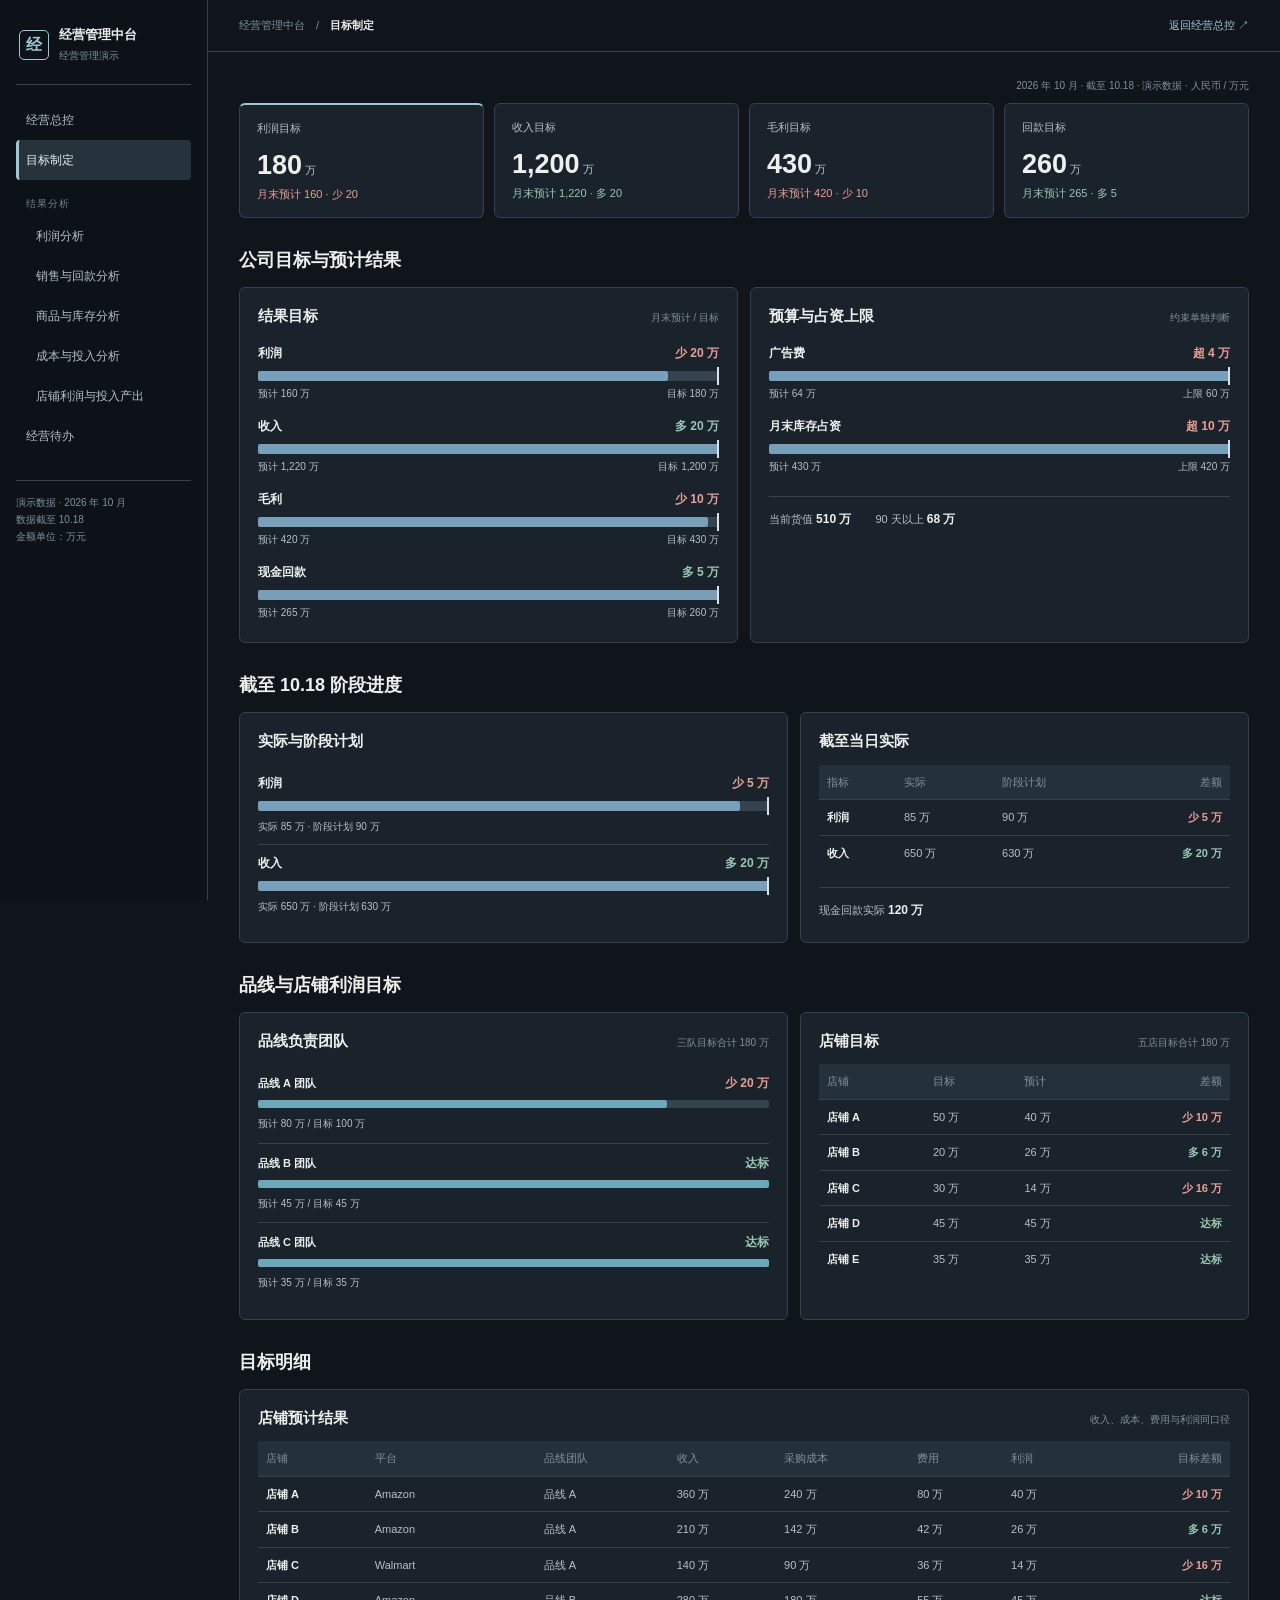
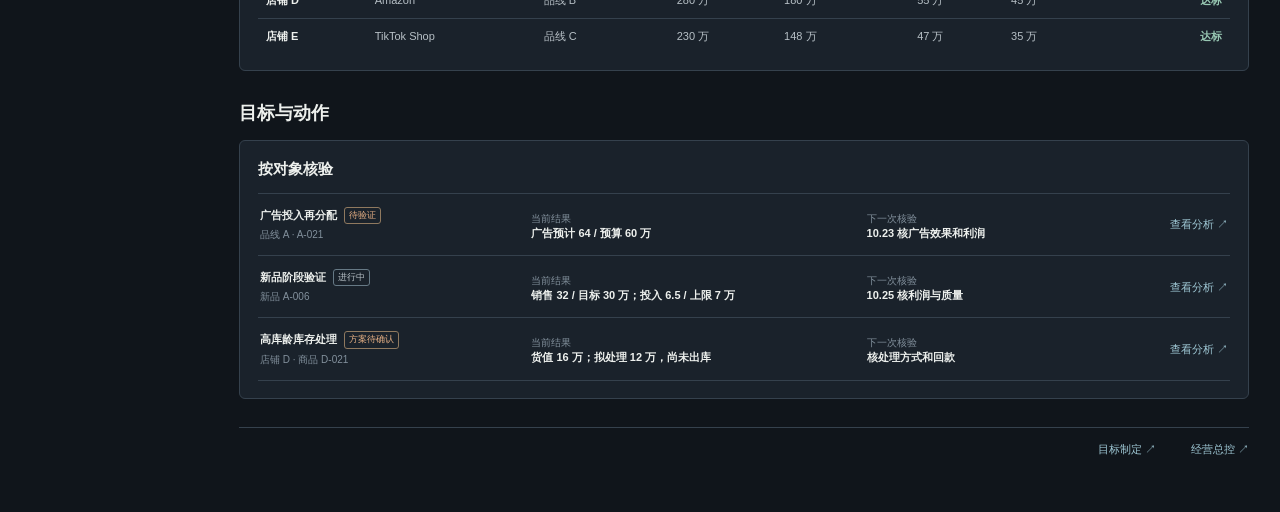
==== views.html @ 69c1f9ef "Publish management dashboard demo V5" ====
<!doctype html>
<html lang="zh-CN">
<head>
<meta charset="utf-8">
<meta name="viewport" content="width=device-width,initial-scale=1">
<meta name="color-scheme" content="dark">
<title>经营管理中台｜分析视图</title>
<link rel="stylesheet" href="./style.css">
<link rel="stylesheet" href="./views.css">
</head>
<body>
<div class="shell">
  <aside class="side">
    <div class="brand"><div class="brandmark">经</div><div><strong>经营管理中台</strong><small>经营管理演示</small></div></div>
    <nav class="nav" id="viewNav" aria-label="产品导航"></nav>
    <div class="sidefoot">演示数据 · 2026 年 10 月<br>数据截至 10.18<br>金额单位：万元</div>
  </aside>
  <div class="content">
    <div class="topbar"><span>经营管理中台　/　<b id="routeCrumb">目标制定</b></span><a href="./index.html">返回经营总控 ↗</a></div>
    <nav class="view-mobile-nav" id="viewMobileNav" aria-label="移动端产品导航"></nav>
    <main id="viewMain" tabindex="-1"></main>
  </div>
</div>
<template id="inventoryMapTemplate"><article class="panel map-panel">
          <div class="panelhead"><h3>货值分布</h3><span>当前货值 510 万 · 按存放环节</span></div>
          <div class="map-frame">
            <svg class="asset-map" viewBox="0 0 1200 470" role="img" aria-label="货值在国内仓、海外仓、平台仓和在途四个环节的分布示意，地点与线路不代表实际仓址">
              <defs><linearGradient id="mapRoute" gradientUnits="userSpaceOnUse" x1="265" y1="145" x2="970" y2="166"><stop stop-color="#63d5fa"/><stop offset=".5" stop-color="#aa94ff"/><stop offset="1" stop-color="#65e2c4"/></linearGradient></defs>
              <image href="./world-map.svg" x="0" y="0" width="1200" height="470"/>
              <path class="map-route-base" d="M970 166 C900 80 755 65 635 110 C510 60 375 75 265 145"/>
              <path class="map-route-motion" d="M970 166 C900 80 755 65 635 110 C510 60 375 75 265 145"/>
              <g class="map-node node-platform" transform="translate(265 145)"><circle class="map-halo" r="21"/><circle class="map-ring" r="9"/><circle class="map-core" r="4"/></g>
              <g class="map-node node-overseas" transform="translate(635 110)"><circle class="map-halo" r="17"/><circle class="map-ring" r="8"/><circle class="map-core" r="3.5"/></g>
              <g class="map-node node-domestic" transform="translate(970 166)"><circle class="map-halo" r="15"/><circle class="map-ring" r="7"/><circle class="map-core" r="3"/></g>
              <g class="map-node node-transit" transform="translate(795 100)"><circle class="map-halo" r="13"/><circle class="map-ring" r="6"/><circle class="map-core" r="2.8"/></g>
              <g class="map-callout platform-callout" transform="translate(128 177)"><rect width="170" height="60" rx="5"/><text x="13" y="24">平台仓</text><text class="map-value" x="13" y="47">230 万 · 45.1%</text></g>
              <g class="map-callout overseas-callout" transform="translate(540 150)"><rect width="170" height="60" rx="5"/><text x="13" y="24">海外仓</text><text class="map-value" x="13" y="47">150 万 · 29.4%</text></g>
              <g class="map-callout domestic-callout" transform="translate(977 213)"><rect width="170" height="60" rx="5"/><text x="13" y="24">国内仓</text><text class="map-value" x="13" y="47">80 万 · 15.7%</text></g>
              <g class="map-callout transit-callout" transform="translate(766 26)"><rect width="164" height="55" rx="5"/><text x="13" y="23">在途</text><text class="map-value" x="13" y="45">50 万 · 9.8%</text></g>
            </svg>
            <div class="map-watermark">GLOBAL INVENTORY / LOCATION VIEW</div>
            <div class="map-scroll-hint">左右滑动查看地图 →</div>
          </div>
          <div class="map-summary">
            <div><span>平台仓</span><b>230 万</b><small>45.1% · 90 天以上 20 万</small></div>
            <div><span>海外仓</span><b>150 万</b><small>29.4% · 90 天以上 32 万</small></div>
            <div><span>国内仓</span><b>80 万</b><small>15.7% · 90 天以上 16 万</small></div>
            <div><span>在途</span><b>50 万</b><small>9.8% · 90 天以上 0 万</small></div>
          </div>
          <p class="panelnote">仓位示意，非实际仓址或运输路线。</p>
        </article></template>
<script src="./views.js"></script>
<script src="./views-v5.js"></script>
</body>
</html>
---- style.css ----
:root{--bg:#10151b;--side:#0d1218;--panel:#1a222b;--panel2:#222d37;--line:#35414d;--text:#edf0ed;--sub:#b7c0c6;--muted:#82909c;--ice:#9fc8d5;--good:#98c8b3;--warn:#e6b084;--bad:#e7a093}
*{box-sizing:border-box}html{scroll-behavior:smooth}body{margin:0;background:var(--bg);color:var(--text);font:13px/1.5 "PingFang SC","Microsoft YaHei",sans-serif}a{color:var(--ice);text-decoration:none}a:hover{text-decoration:underline}b,strong{font-weight:650}.shell{display:grid;grid-template-columns:208px minmax(0,1fr)}.side{position:sticky;top:0;height:100vh;background:var(--side);border-right:1px solid var(--line);padding:24px 16px}.brand{display:flex;gap:10px;align-items:center;padding:1px 3px 20px;border-bottom:1px solid var(--line)}.brandmark{width:30px;height:30px;border:1px solid var(--ice);border-radius:5px;display:grid;place-items:center;color:var(--ice);font-size:16px;font-weight:700}.brand strong{font-size:13px;display:block}.brand small{font-size:10px;color:var(--muted)}.nav{padding-top:17px}.nav a{display:block;padding:11px 10px;color:var(--sub);font-size:12px;border-radius:4px}.nav a:first-child{background:#26333d;color:var(--text);border-left:3px solid var(--ice);padding-left:7px}.sidefoot{position:absolute;bottom:21px;left:19px;right:19px;border-top:1px solid var(--line);padding-top:13px;color:var(--muted);font-size:10px;line-height:1.7}.content{min-width:0}.topbar{height:52px;border-bottom:1px solid var(--line);padding:0 31px;display:flex;align-items:center;justify-content:space-between;color:var(--muted);font-size:11px}.topbar b{color:var(--text)}main{max-width:1440px;margin:auto;padding:27px 31px 55px}.pagehead{display:flex;justify-content:space-between;align-items:start;gap:16px}.eyebrow{font-size:11px;letter-spacing:.07em;color:var(--ice);margin:0 0 4px}.pagehead h1{font-size:28px;line-height:1.25;margin:0}.pagehead p:last-child{margin:8px 0 0;color:var(--sub);font-size:12px}.stamp{border:1px solid #536e7a;border-radius:4px;padding:7px 10px;color:var(--ice);font-size:11px;white-space:nowrap}.filters{display:flex;flex-wrap:wrap;gap:7px;align-items:center;padding:20px 0 17px;border-bottom:1px solid var(--line)}.filter{background:var(--panel);border:1px solid var(--line);border-radius:4px;padding:7px 10px;color:var(--text);font-size:11px;min-width:110px}.filtermeta{color:var(--muted);font-size:11px;margin-left:8px}.section{margin-top:30px}.sectionhead{display:flex;align-items:baseline;justify-content:space-between;gap:15px;margin-bottom:11px}.sectionhead h2{font-size:19px;margin:0}.sectionhead span{color:var(--muted);font-size:11px;text-align:right}.hero{display:grid;grid-template-columns:repeat(3,minmax(0,1fr));gap:10px}.hero-card,.panel{background:var(--panel);border:1px solid var(--line);border-radius:6px;min-width:0}.hero-card{padding:15px 16px 12px}.hero-card:first-child{border-top:2px solid var(--ice)}.hero-card .tagline{display:flex;justify-content:space-between;gap:7px;color:var(--sub);font-size:11px}.hero-card .tagline small{color:var(--muted);font-size:10px}.hero-card .big{font-size:29px;line-height:1.2;font-weight:650;margin:13px 0 4px}.hero-card .big small{font-size:12px;color:var(--muted);font-weight:400}.hero-card .compare{color:var(--sub);font-size:11px}.hero-card .compare b{color:var(--text)}.hero-card .day{display:flex;justify-content:space-between;gap:8px;border-top:1px solid var(--line);padding-top:9px;margin-top:11px;color:var(--sub);font-size:11px}.hero-card .day b{color:var(--text)}.spark{width:100%;height:58px;display:block;margin-top:8px}.spark path.base{stroke:#41515d;stroke-width:1}.spark polyline{stroke:var(--ice);stroke-width:2;fill:none}.spark circle{fill:var(--ice)}.sparklabel{display:flex;justify-content:space-between;font-size:10px;color:var(--muted);margin-top:-2px}.grid2{display:grid;grid-template-columns:1fr 1fr;gap:12px}.grid2.wide-left{grid-template-columns:1.08fr .92fr}.grid2.wide-right{grid-template-columns:.9fr 1.1fr}.panel{padding:17px 18px}.panelhead{display:flex;justify-content:space-between;align-items:baseline;gap:10px;margin-bottom:11px}.panelhead h3{font-size:15px;margin:0}.panelhead span{font-size:11px;color:var(--muted);text-align:right}.panelnote{font-size:11px;color:var(--sub);margin:10px 0 0}.panelnote strong{color:var(--ice)}.summaryline{display:flex;flex-wrap:wrap;gap:8px;margin:0 0 11px}.summaryline span{background:var(--panel2);border:1px solid var(--line);padding:6px 8px;color:var(--sub);font-size:11px}.summaryline b{color:var(--text)}.scroll{overflow:auto}.table{width:100%;border-collapse:collapse;font-size:11px;white-space:nowrap}.table th{background:#24313b;color:var(--muted);font-weight:500;text-align:left}.table td,.table th{padding:8px 8px;border-bottom:1px solid var(--line)}.table tr:last-child td{border-bottom:0}.table td:first-child{color:var(--text);font-weight:600}.table td{color:var(--sub)}.bad{color:var(--bad)!important}.good{color:var(--good)!important}.warn{color:var(--warn)!important}.muted{color:var(--muted)!important}.subhead{font-size:12px;font-weight:600;color:var(--sub);margin:14px 0 7px}.split-profit{display:grid;grid-template-columns:1fr 1fr;gap:9px}.product-list{border:1px solid var(--line);background:var(--panel2);padding:10px}.product-list h4{font-size:12px;margin:0 0 7px}.product-row{display:grid;grid-template-columns:minmax(0,1fr) 58px;gap:2px 5px;padding:6px 0;border-top:1px solid var(--line);font-size:11px}.product-row:first-of-type{border-top:0}.product-row b{text-align:right}.product-row small{grid-column:1/-1;color:var(--muted);text-align:left;font-size:10px}.share-row{display:grid;grid-template-columns:102px minmax(0,1fr) 124px;gap:10px;align-items:center;padding:9px 0;border-bottom:1px solid var(--line);font-size:11px}.share-row:last-child{border-bottom:0}.share-row b{font-size:11px}.rail{height:9px;background:#32404b;border-radius:2px}.rail i{display:block;height:100%;background:#87a3b1;border-radius:2px}.share-row strong{text-align:right}.lineage{display:grid;grid-template-columns:repeat(4,minmax(0,1fr));gap:8px}.lineage div{border:1px solid var(--line);background:var(--panel2);padding:10px}.lineage span{display:block;color:var(--muted);font-size:10px}.lineage b{display:block;margin-top:4px;font-size:17px}.lineage small{color:var(--sub);font-size:10px}.bridge-note{border-left:2px solid var(--ice);background:#25323c;padding:10px 12px;margin-top:12px;color:var(--sub);font-size:11px}.bridge-note b{color:var(--text)}.costrow{display:grid;grid-template-columns:90px minmax(0,1fr) 48px;align-items:center;gap:8px;padding:5px 0;color:var(--sub);font-size:11px}.costrow b{text-align:right;color:var(--text)}.costrow .rail{height:7px}.costrow .rail i{background:#98abb5}.signal{padding:9px 0;border-top:1px solid var(--line)}.signal:first-of-type{border-top:0}.signal strong{font-size:12px}.signal p{margin:3px 0;color:var(--sub);font-size:11px}.location-row{display:grid;grid-template-columns:92px minmax(0,1fr) 120px;gap:9px;align-items:center;padding:7px 0;border-top:1px solid var(--line);font-size:11px}.location-row:first-of-type{border-top:0}.location-row b{color:var(--text)}.location-row .right{text-align:right;color:var(--sub)}.agebar{display:flex;height:31px;gap:3px;margin:10px 0}.agebar span{display:grid;place-items:center;font-size:10px;color:#ecf2f1;white-space:nowrap;overflow:hidden}.agebar span:nth-child(1){background:#405f6b}.agebar span:nth-child(2){background:#65808a}.agebar span:nth-child(3){background:#956f68}.mattergrid{display:grid;grid-template-columns:.95fr 1.05fr;gap:12px}.matteritem{border-top:1px solid var(--line);padding:10px 0}.matteritem:first-of-type{border-top:0}.matteritem strong{font-size:12px}.matteritem p{font-size:11px;color:var(--sub);margin:4px 0 0}.footer{margin-top:32px;padding-top:18px;border-top:1px solid var(--line);color:var(--muted);font-size:11px}.footer a{margin-right:16px}
@media(max-width:1180px){.split-profit{grid-template-columns:1fr}.shell{grid-template-columns:178px minmax(0,1fr)}main{padding:24px}.topbar{padding:0 24px}.hero{grid-template-columns:repeat(2,minmax(0,1fr))}}
@media(max-width:800px){.shell{display:block}.side{display:none}.topbar{padding:0 16px}.topbar a{display:none}main{padding:21px 16px}.pagehead{display:block}.stamp{display:inline-block;margin-top:12px}.filters{gap:6px}.filter{min-width:0}.filtermeta{width:100%;margin-left:0}.grid2,.grid2.wide-left,.grid2.wide-right,.mattergrid{grid-template-columns:1fr}.sectionhead{display:block}.sectionhead span{display:block;text-align:left;margin-top:3px}.lineage{grid-template-columns:repeat(2,minmax(0,1fr))}}
@media(max-width:520px){.hero{grid-template-columns:1fr}.split-profit{grid-template-columns:1fr}.table{min-width:540px}.product-row{grid-template-columns:minmax(0,1fr) 58px}.share-row{grid-template-columns:79px minmax(0,1fr) 95px;gap:5px}.location-row{grid-template-columns:84px minmax(0,1fr) 105px;gap:5px}}
/* Profit analysis: selectable daily and monthly views. */
[hidden]{display:none!important}.trend-panel{margin-bottom:0}.period-switch{display:flex;gap:2px;border:1px solid var(--line);padding:2px;border-radius:4px;background:#141c24}.period-switch button{border:0;background:transparent;color:var(--sub);padding:5px 12px;font:inherit;font-size:11px;border-radius:3px;cursor:pointer}.period-switch button[aria-pressed="true"]{background:#31424e;color:var(--text)}.period-switch button:focus-visible{outline:2px solid var(--ice);outline-offset:2px}.chart-view{min-width:0}.chart-legend{display:flex;justify-content:flex-end;gap:15px;color:var(--muted);font-size:10px}.chart-legend span{display:flex;align-items:center;gap:5px}.chart-legend i{display:inline-block;width:15px;border-top:2px solid #7b8b98}.chart-legend .legend-actual{border-color:var(--ice)}.chart-legend .legend-forecast{border-color:var(--ice);border-top-style:dashed}.profit-chart{width:100%;height:220px;display:block}.profit-chart .chart-grid{fill:none;stroke:#40505d;stroke-width:1}.profit-chart .chart-plan{fill:none;stroke:#697a87;stroke-width:2}.profit-chart .chart-actual{fill:none;stroke:var(--ice);stroke-width:3}.profit-chart .chart-forecast{fill:none;stroke:var(--ice);stroke-width:2.5;stroke-dasharray:6 6}.profit-chart .chart-cut{fill:none;stroke:#728493;stroke-width:1;stroke-dasharray:3 5}.profit-chart circle{fill:var(--ice)}.profit-chart text{fill:var(--sub);font-size:11px}.chart-x{display:flex;justify-content:space-between;color:var(--muted);font-size:10px;margin-top:-7px;padding:0 2%}.chart-facts{display:flex;justify-content:space-between;gap:12px;border-top:1px solid var(--line);margin-top:13px;padding-top:10px;color:var(--sub);font-size:11px}.chart-facts b{color:var(--text)}
/* Income and spending bars share one scale in each comparison. */
.paired-legend{display:flex;align-items:center;gap:12px;color:var(--sub);font-size:10px;margin-bottom:5px}.paired-legend span{display:flex;align-items:center;gap:5px}.paired-legend i{display:inline-block;width:13px;height:7px}.paired-legend .income-key{background:var(--ice)}.paired-legend .spend-key{background:#758793}.paired-legend small{margin-left:auto;color:var(--muted);font-size:10px}.paired-list{margin-bottom:11px;padding:2px 0 8px;border-bottom:1px solid var(--line)}.paired-row{display:grid;grid-template-columns:96px minmax(0,1fr) 95px;gap:8px;align-items:center;padding:5px 0;font-size:10px}.paired-row b{font-size:11px}.paired-row small{font-size:10px;text-align:right;color:var(--sub)}.pair-lines{display:grid;gap:3px}.pair-lines .rail{height:6px}.pair-lines i{height:100%}.pair-lines .income-fill{background:var(--ice)}.pair-lines .spend-fill{background:#758793}.paired-list.stores{display:grid;grid-template-columns:repeat(2,minmax(0,1fr));column-gap:26px}
/* Action monitoring remains distinct from decisions. */
.status{display:inline-block;border:1px solid #52616e;border-radius:3px;padding:3px 7px;color:var(--sub);font-size:10px;white-space:nowrap;font-weight:400}.status.active{border-color:#647498;color:#bdc9f2}.status.warn{border-color:#866d58;color:var(--warn)}.status.bad-status{border-color:#895d59;color:var(--bad)}.actions-panel{padding:8px 17px}.actions-table{min-width:1080px;table-layout:fixed;white-space:normal}.actions-table th:nth-child(1){width:25%}.actions-table th:nth-child(2){width:11%}.actions-table th:nth-child(3){width:23%}.actions-table th:nth-child(4){width:27%}.actions-table th:nth-child(5){width:14%}.actions-table td,.actions-table th{padding:11px 9px;vertical-align:top}.actions-table td small{display:block;color:var(--muted);font-size:10px;margin-top:3px}
@media(max-width:800px){.paired-list.stores{grid-template-columns:1fr}.chart-view{overflow-x:auto}.profit-chart{min-width:650px}.chart-x{min-width:650px}.chart-facts{display:block}.chart-facts span{display:block;margin-top:4px}}
@media(max-width:520px){.paired-row{grid-template-columns:78px minmax(0,1fr) 70px;gap:5px}.paired-legend{flex-wrap:wrap}.paired-legend small{width:100%;margin:0}}
/* Order distribution: chart for proportions, table for exact counts. */
.order-chart{padding:4px 0 10px;margin-bottom:10px;border-bottom:1px solid var(--line)}
.order-row{display:grid;grid-template-columns:96px minmax(0,1fr) 56px;gap:8px;align-items:center;padding:6px 0;font-size:11px}
.order-row b{font-size:11px}
.order-row small{text-align:right;color:var(--sub);font-size:10px}
.order-row .rail{height:8px}
.order-row .rail i{background:var(--ice)}
@media(max-width:520px){.order-row{grid-template-columns:78px minmax(0,1fr) 48px;gap:5px}}
/* Distribution pies use the same slice color for each platform or store. */
.pie-block,.pie-pair{display:grid;align-items:center;gap:16px;padding:8px 0 14px;margin-bottom:10px;border-bottom:1px solid var(--line)}
.pie-block{grid-template-columns:148px minmax(0,1fr)}
.pie-pair{grid-template-columns:126px 126px minmax(0,1fr);gap:13px}
.pie{width:118px;aspect-ratio:1;border-radius:50%;border:2px solid #30404b}
.order-pie .pie{width:148px}
.pie-group{display:grid;justify-items:center;gap:9px}
.pie-group>b{font-size:11px;color:var(--sub);font-weight:500}
.pie-legend{display:grid;gap:8px;align-content:center;min-width:0}
.pie-legend>div{display:flex;align-items:center;gap:7px;color:var(--sub);font-size:11px;white-space:nowrap}
.pie-legend i{display:inline-block;width:9px;height:9px;flex:none;border-radius:2px}
.pie-legend span{min-width:0;overflow:hidden;text-overflow:ellipsis}
.pie-legend b{margin-left:auto;color:var(--text);font-size:11px}
.pie-legend .slice-a{background:#587EB8}.pie-legend .slice-b{background:#C79A58}.pie-legend .slice-c{background:#509D93}.pie-legend .slice-d{background:#B4757B}.pie-legend .slice-e{background:#8D7CB1}
.pie-order{background:conic-gradient(#587EB8 0 66.25%,#C79A58 66.25% 80%,#509D93 80% 100%)}
.pie-platform-income{background:conic-gradient(#587EB8 0 69.6721%,#C79A58 69.6721% 81.1475%,#509D93 81.1475% 100%)}
.pie-platform-spend{background:conic-gradient(#587EB8 0 69.7170%,#C79A58 69.7170% 81.6038%,#509D93 81.6038% 100%)}
.store-pies{grid-template-columns:150px 150px minmax(0,160px);justify-content:center;gap:38px}
.store-pies .pie{width:144px}
.pie-store-income{background:conic-gradient(#587EB8 0 29.5082%,#C79A58 29.5082% 46.7213%,#509D93 46.7213% 58.1967%,#B4757B 58.1967% 81.1475%,#8D7CB1 81.1475% 100%)}
.pie-store-spend{background:conic-gradient(#587EB8 0 30.1887%,#C79A58 30.1887% 47.5472%,#509D93 47.5472% 59.4340%,#B4757B 59.4340% 81.6038%,#8D7CB1 81.6038% 100%)}
@media(max-width:1180px){.pie-pair{grid-template-columns:108px 108px minmax(0,1fr);gap:9px}.pie-pair .pie{width:100px}.store-pies{grid-template-columns:130px 130px minmax(0,150px);gap:20px}.store-pies .pie{width:124px}}
@media(max-width:800px){.pie-pair{grid-template-columns:126px 126px minmax(0,1fr);gap:13px}.pie-pair .pie{width:118px}.store-pies{grid-template-columns:150px 150px minmax(0,160px);gap:24px}.store-pies .pie{width:144px}}
@media(max-width:520px){.pie-block{grid-template-columns:116px minmax(0,1fr);gap:12px}.order-pie .pie{width:112px}.pie-pair,.store-pies{grid-template-columns:1fr 1fr;gap:12px}.pie-pair .pie,.store-pies .pie{width:min(30vw,130px)}.pie-pair .pie-legend{grid-column:1/-1;grid-template-columns:repeat(3,minmax(0,1fr));gap:6px}.store-pies .pie-legend{grid-template-columns:repeat(3,minmax(0,1fr))}.pie-legend>div{font-size:10px}.pie-legend b{font-size:10px}}
@media(max-width:520px){.order-table{min-width:0}.order-table td,.order-table th{padding-left:5px;padding-right:5px}}
/* V5: searchable daily profit and separated revenue/expense distributions. */
.chart-controls{display:flex;align-items:center;flex-wrap:wrap;gap:9px;color:var(--sub);font-size:11px}
.chart-controls>span{margin-right:auto}
.chart-controls label{display:flex;align-items:center;gap:5px}
.chart-controls input{background:#131c24;border:1px solid var(--line);border-radius:4px;color:var(--text);font:inherit;padding:5px 7px;color-scheme:dark}
.chart-controls button{border:1px solid #587787;border-radius:4px;background:#2b4350;color:var(--text);font:inherit;padding:6px 12px;cursor:pointer}
.chart-controls button:hover{background:#345461}
.chart-message{color:var(--muted);font-size:10px;margin:8px 0 0}
.chart-message.error{color:var(--bad)}
.daily-chart{height:230px}
.daily-chart .daily-fill{fill:#8db6c2;fill-opacity:.11}
.daily-chart .daily-line{fill:none;stroke:var(--ice);stroke-width:2.6;stroke-linecap:round;stroke-linejoin:round}
.daily-chart .daily-dot{fill:var(--ice);stroke:#14232c;stroke-width:2}
.daily-chart .daily-label,.daily-chart .daily-y{fill:var(--sub);font-size:10px}
.revenue-pie{grid-template-columns:148px minmax(0,1fr)}
.revenue-pie .pie{width:148px}
.store-revenue-pie{grid-template-columns:176px minmax(0,240px);justify-content:center;gap:28px}
.store-revenue-pie .pie{width:176px}
.expense-panel{border-top:2px solid #8ab7c4}
.expense-switch{display:flex;gap:3px;border-bottom:1px solid var(--line);margin:4px 0 13px}
.expense-switch button{border:0;border-bottom:2px solid transparent;background:transparent;color:var(--sub);font:inherit;font-size:11px;padding:8px 13px;cursor:pointer}
.expense-switch button[aria-selected="true"]{color:var(--ice);border-bottom-color:var(--ice)}
.expense-switch button:focus-visible,.chart-controls button:focus-visible{outline:2px solid var(--ice);outline-offset:2px}
.expense-layout{display:grid;grid-template-columns:minmax(240px,.42fr) minmax(0,1fr);gap:22px;align-items:center}
.expense-graphic{display:grid;grid-template-columns:144px minmax(0,1fr);align-items:center;gap:16px}
.expense-graphic .pie{width:144px}
.expense-graphic .pie-legend>div{font-size:10px}
.expense-graphic .pie-legend b{font-size:10px}
.map-panel{padding:17px 18px 15px}
.map-frame{position:relative;overflow:hidden;background:radial-gradient(ellipse at 63% 35%,#233c49 0%,#172630 58%,#132029 100%);border:1px solid #3c5764;border-radius:5px}
.map-frame::before{content:"";position:absolute;inset:0;background:linear-gradient(90deg,transparent 24.8%,rgba(134,181,194,.06) 25%,transparent 25.2%,transparent 49.8%,rgba(134,181,194,.06) 50%,transparent 50.2%,transparent 74.8%,rgba(134,181,194,.06) 75%,transparent 75.2%),linear-gradient(0deg,transparent 24.8%,rgba(134,181,194,.05) 25%,transparent 25.2%,transparent 49.8%,rgba(134,181,194,.05) 50%,transparent 50.2%,transparent 74.8%,rgba(134,181,194,.05) 75%,transparent 75.2%);pointer-events:none}
.asset-map{display:block;width:100%;height:auto;min-width:760px}
.map-route-base{fill:none;stroke:#88b6c5;stroke-width:2;opacity:.25}
.map-route-motion{fill:none;stroke:#a9d4df;stroke-width:2.5;stroke-dasharray:7 10;animation:route-shift 8s linear infinite}
.map-halo{fill:#98c8d5;opacity:.11;animation:halo-pulse 3s ease-in-out infinite}
.map-ring{fill:none;stroke:#b1d8df;stroke-width:2;opacity:.8}
.map-core{fill:#d8ebea}
.node-overseas .map-halo{animation-delay:.7s}.node-domestic .map-halo{animation-delay:1.4s}.node-transit .map-halo{animation-delay:2.1s}
.map-callout rect{fill:#142630;fill-opacity:.94;stroke:#648995;stroke-width:1}
.map-callout text{fill:#c9d9da;font-size:16px;font-weight:600}
.map-callout .map-value{fill:#a7d1dc;font-size:19px;font-weight:700}
.transit-callout rect{stroke:#9d9f8b}.transit-callout .map-value{fill:#dbd4b0}
.map-watermark{position:absolute;left:18px;bottom:12px;font-size:10px;color:#9ab7bf;letter-spacing:.13em;opacity:.7;pointer-events:none}
.map-summary{display:grid;grid-template-columns:repeat(4,minmax(0,1fr));gap:8px;margin-top:10px}
.map-summary div{background:#202e38;border:1px solid #3e5360;padding:9px 11px}
.map-summary span,.map-summary b,.map-summary small{display:block}
.map-summary span{color:var(--sub);font-size:11px}
.map-summary b{font-size:19px;margin:3px 0;color:var(--text)}
.map-summary small{font-size:10px;color:var(--muted)}
@keyframes route-shift{to{stroke-dashoffset:-136}}
@keyframes halo-pulse{50%{opacity:.25;transform:scale(1.25)}}
@media(prefers-reduced-motion:reduce){.map-route-motion,.map-halo{animation:none}}
@media(max-width:1180px){.expense-layout{grid-template-columns:1fr}.expense-graphic{grid-template-columns:144px minmax(0,1fr)}}
@media(max-width:800px){.map-frame{overflow-x:auto}.map-summary{grid-template-columns:repeat(2,minmax(0,1fr))}.expense-layout{grid-template-columns:1fr}.store-revenue-pie{justify-content:start}}
@media(max-width:520px){.chart-controls>span{width:100%}.chart-controls label{flex:1}.chart-controls input{min-width:0;width:100%}.revenue-table{min-width:0}.store-revenue-pie{grid-template-columns:120px minmax(0,1fr);gap:13px}.store-revenue-pie .pie{width:118px}.store-revenue-pie .pie-legend{display:grid;grid-template-columns:1fr}.expense-graphic{grid-template-columns:120px minmax(0,1fr);gap:10px}.expense-graphic .pie{width:118px}.map-summary{grid-template-columns:repeat(2,minmax(0,1fr))}.map-summary b{font-size:16px}}
.map-scroll-hint{display:none}
@media(max-width:800px){.map-scroll-hint{display:block;position:sticky;left:8px;bottom:8px;width:max-content;margin:-29px 8px 8px auto;padding:4px 7px;border:1px solid #557380;border-radius:3px;background:#142630e6;color:#c1d6da;font-size:10px;pointer-events:none}}
/* Final color refinement: vivid data marks, restrained dark surfaces. */
.trend-panel{border-top:2px solid #69d8ff}
.daily-chart .daily-fill{fill:#48bce9;fill-opacity:.18}
.daily-chart .daily-line{stroke:#68d6ff;stroke-width:3;filter:drop-shadow(0 0 4px #39bce888)}
.daily-chart .daily-dot{fill:#d9f9ff;stroke:#2785a9;stroke-width:1.7}
.daily-chart .daily-label{fill:#b9f0ff;font-weight:700}
.profit-chart .chart-grid{stroke:#3b5564}
.profit-chart .chart-plan{stroke:#8ca9bc}
.profit-chart .chart-actual{stroke:#69d8ff;filter:drop-shadow(0 0 4px #47bcec99)}
.profit-chart .chart-forecast{stroke:#b29cff;filter:drop-shadow(0 0 4px #9e83e688)}
.profit-chart circle{fill:#c9f4ff}
.chart-legend .legend-actual{border-color:#69d8ff}
.chart-legend .legend-forecast{border-color:#b29cff}
.pie{border:0;box-shadow:0 0 0 1px #ffffff20}
.pie-legend .slice-a{background:#587EB8}.pie-legend .slice-b{background:#C79A58}.pie-legend .slice-c{background:#509D93}.pie-legend .slice-d{background:#B4757B}.pie-legend .slice-e{background:#8D7CB1}
.pie-order{background:conic-gradient(#587EB8 0 66.25%,#C79A58 66.25% 80%,#509D93 80% 100%)}
.pie-platform-income{background:conic-gradient(#587EB8 0 69.6721%,#C79A58 69.6721% 81.1475%,#509D93 81.1475% 100%)}
.pie-store-income{background:conic-gradient(#587EB8 0 29.5082%,#C79A58 29.5082% 46.7213%,#509D93 46.7213% 58.1967%,#B4757B 58.1967% 81.1475%,#8D7CB1 81.1475% 100%)}
.map-frame{background:radial-gradient(ellipse at 58% 34%,#1c4257 0%,#122c3d 57%,#0e1e2a 100%);border-color:#49788d;box-shadow:inset 0 0 45px #3aa8d21a}
.map-route-base{stroke:url(#mapRoute);stroke-width:4;opacity:.32;filter:drop-shadow(0 0 7px #5acaf8aa)}
.map-route-motion{stroke:url(#mapRoute);stroke-width:2.9;filter:drop-shadow(0 0 5px #62d6fa99)}
.map-node .map-halo{opacity:.18}
.node-platform .map-halo,.node-platform .map-core{fill:#65cffa}.node-platform .map-ring{stroke:#b0edff}
.node-overseas .map-halo,.node-overseas .map-core{fill:#a695ff}.node-overseas .map-ring{stroke:#d5caff}
.node-domestic .map-halo,.node-domestic .map-core{fill:#5ee0c4}.node-domestic .map-ring{stroke:#b7f5e4}
.node-transit .map-halo,.node-transit .map-core{fill:#f1c77f}.node-transit .map-ring{stroke:#ffe0aa}
.map-callout rect{fill:#102633;fill-opacity:.96;stroke-width:1.4}
.platform-callout rect{stroke:#65cffa}.platform-callout .map-value{fill:#8de1ff}
.overseas-callout rect{stroke:#a695ff}.overseas-callout .map-value{fill:#cec3ff}
.domestic-callout rect{stroke:#5ee0c4}.domestic-callout .map-value{fill:#a5f2dc}
.transit-callout rect{stroke:#f1c77f}.transit-callout .map-value{fill:#ffdb9b}
.map-summary div:nth-child(1){border-top:2px solid #65cffa}.map-summary div:nth-child(2){border-top:2px solid #a695ff}.map-summary div:nth-child(3){border-top:2px solid #5ee0c4}.map-summary div:nth-child(4){border-top:2px solid #f1c77f}
.agebar{height:20px;margin-bottom:10px}
.agebar span:nth-child(1){background:#4ebde1}.agebar span:nth-child(2){background:#6d91dc}.agebar span:nth-child(3){background:#e8b16b}.agebar span:nth-child(4){background:#e78387}
.age-legend{display:grid;grid-template-columns:repeat(4,minmax(0,1fr));gap:8px;margin-bottom:12px}
.age-legend>div{display:grid;grid-template-columns:8px minmax(0,1fr);gap:1px 7px;align-items:center;border:1px solid var(--line);background:#202c36;padding:8px 9px;min-width:0}
.age-legend i{grid-row:1/3;width:8px;height:20px;border-radius:2px;background:#4ebde1}
.age-legend>div:nth-child(2) i{background:#6d91dc}.age-legend>div:nth-child(3) i{background:#e8b16b}.age-legend>div:nth-child(4) i{background:#e78387}
.age-legend span{color:var(--sub);font-size:10px}
.age-legend b{color:var(--text);font-size:15px;line-height:1.1}
.age-legend small{grid-column:2;color:var(--muted);font-size:10px}
@media(max-width:800px){.age-legend{grid-template-columns:repeat(2,minmax(0,1fr))}}
/* Reveal each pie when it enters view; no continuous motion. */
@property --pie-reveal-angle{syntax:"<angle>";inherits:false;initial-value:360deg}
.pie.pie-revealing{--pie-reveal-angle:360deg;-webkit-mask-image:conic-gradient(#000 0deg var(--pie-reveal-angle),transparent var(--pie-reveal-angle) 360deg);mask-image:conic-gradient(#000 0deg var(--pie-reveal-angle),transparent var(--pie-reveal-angle) 360deg);animation:pie-reveal .8s cubic-bezier(.2,.7,.2,1) both}
@keyframes pie-reveal{from{--pie-reveal-angle:0deg}to{--pie-reveal-angle:360deg}}
@media(prefers-reduced-motion:reduce){.pie.pie-revealing{animation:none;-webkit-mask-image:none;mask-image:none}}

/* Integrated navigation for the multi-view demo. */
.side{overflow-y:auto}.sidefoot{position:static;margin-top:24px}.nav .nav-label{display:block;margin:16px 10px 5px;color:#71808c;font-size:10px;letter-spacing:.1em}.nav a.sub{padding-left:20px}.nav a:first-child{background:none;color:var(--sub);border-left:0;padding-left:10px}.nav a.active{background:#26333d;color:var(--text);border-left:3px solid var(--ice);padding-left:7px}
.section-jump{color:var(--ice);white-space:nowrap;font-size:11px}.section-jump:hover{text-decoration:underline}
.mobile-product-nav{display:none}@media(max-width:800px){.mobile-product-nav{display:flex;gap:6px;overflow-x:auto;padding:10px 16px;border-bottom:1px solid var(--line);scrollbar-width:thin}.mobile-product-nav a{display:block;flex:none;padding:7px 9px;border:1px solid var(--line);border-radius:4px;color:var(--sub);font-size:11px}.mobile-product-nav a.active{color:var(--text);border-color:#7291a1;background:#26333d}}
.sr-only{position:absolute!important;width:1px!important;height:1px!important;padding:0!important;margin:-1px!important;overflow:hidden!important;clip:rect(0,0,0,0)!important;white-space:nowrap!important;border:0!important}
---- views.css ----
.side{overflow-y:auto}.sidefoot{position:static;margin-top:24px}.nav{padding-top:15px}.nav .nav-label{display:block;margin:16px 10px 5px;color:#71808c;font-size:10px;letter-spacing:.1em}.nav a:first-child{background:none;color:var(--sub);border-left:0;padding-left:10px}.nav a.active,.nav a:first-child.active{background:#26333d;color:var(--text);border-left:3px solid var(--ice);padding-left:7px}.nav a.sub{padding-left:20px}.nav a.sub.active{padding-left:17px}.view-head{display:flex;align-items:flex-end;justify-content:space-between;gap:16px}.view-head h1{font-size:28px;line-height:1.22;margin:0}.view-head p{margin:7px 0 0;color:var(--sub);font-size:12px}.view-head .view-context{text-align:right;color:var(--muted);font-size:11px;white-space:nowrap}.view-kpis{display:grid;grid-template-columns:repeat(4,minmax(0,1fr));gap:10px;margin:20px 0 27px}.view-kpi{background:var(--panel);border:1px solid var(--line);border-radius:6px;padding:15px 17px 13px;min-height:114px}.view-kpi:first-child{border-top:2px solid var(--ice)}.view-kpi span{display:block;font-size:11px;color:var(--sub)}.view-kpi strong{display:block;font-size:27px;line-height:1.2;font-weight:650;margin:13px 0 3px;color:var(--text)}.view-kpi strong small{font-size:11px;color:var(--sub);font-weight:400}.view-kpi em{font-style:normal;font-size:11px;color:var(--muted)}.view-kpi em.good{color:var(--good)}.view-kpi em.bad{color:var(--bad)}.view-section{margin-top:25px}.view-section>.sectionhead{margin-bottom:11px}.view-section>.sectionhead h2{font-size:18px}.view-grid{display:grid;grid-template-columns:repeat(2,minmax(0,1fr));gap:12px}.view-grid.one-three{grid-template-columns:1.1fr .9fr}.view-grid.three{grid-template-columns:repeat(3,minmax(0,1fr))}.view-panel{background:var(--panel);border:1px solid var(--line);border-radius:6px;padding:17px 18px;min-width:0}.view-panel .panelhead{margin-bottom:12px}.view-panel .panelhead h3{font-size:15px}.view-panel .panelhead span{font-size:10px}.view-panel .table{font-size:11px}.view-panel .table th,.view-panel .table td{padding:9px 8px}.view-panel .table th:last-child,.view-panel .table td:last-child{text-align:right}.view-panel .table td:first-child{font-weight:600}.view-panel .table tr.attention td:first-child{color:var(--warn)}.view-panel .table td .small{display:block;font-size:10px;color:var(--muted);font-weight:400}.view-note{margin:10px 0 0;color:var(--muted);font-size:11px;line-height:1.55}.view-link{color:var(--ice);font-size:11px;white-space:nowrap}.view-link:hover{text-decoration:underline}.tiny-tabs{display:flex;gap:3px;margin-bottom:13px;border-bottom:1px solid var(--line)}.tiny-tabs button{border:0;border-bottom:2px solid transparent;background:transparent;color:var(--sub);font:inherit;font-size:11px;padding:8px 12px;cursor:pointer}.tiny-tabs button.active,.tiny-tabs button[aria-selected=true]{border-color:var(--ice);color:var(--ice)}.tiny-tabs button:focus-visible,.view-filter:focus-visible,.view-btn:focus-visible{outline:2px solid var(--ice);outline-offset:2px}.view-btn{border:1px solid #587787;border-radius:4px;background:#2b4350;color:var(--text);font:inherit;font-size:11px;padding:7px 11px;cursor:pointer}.view-btn:hover{background:#345461}.view-controls{display:flex;align-items:center;gap:8px;flex-wrap:wrap;color:var(--sub);font-size:11px}.view-controls .push{margin-left:auto}.view-filter{color:var(--text);background:#131c24;border:1px solid var(--line);padding:6px 8px;border-radius:4px;font:inherit;font-size:11px;color-scheme:dark}.view-line-chart{display:block;width:100%;height:210px;margin-top:8px}.view-line-chart .grid{stroke:#3b5564;stroke-width:1}.view-line-chart .area{fill:#48bce9;fill-opacity:.12}.view-line-chart .series{fill:none;stroke:#72cce9;stroke-width:2.6;stroke-linejoin:round;stroke-linecap:round}.view-line-chart .dot{fill:#d5eff7;stroke:#4caaca;stroke-width:1.4}.view-line-chart text{fill:var(--sub);font-size:10px}.view-chart-foot{display:flex;justify-content:space-between;color:var(--muted);font-size:10px;margin-top:1px}.view-pie-row{display:grid;grid-template-columns:145px minmax(0,1fr);gap:18px;align-items:center;min-height:155px}.view-pie{width:136px;aspect-ratio:1;border-radius:50%;box-shadow:0 0 0 1px #ffffff20}.view-legend{display:grid;gap:8px}.view-legend div{display:grid;grid-template-columns:10px minmax(0,1fr) auto;gap:7px;align-items:center;color:var(--sub);font-size:11px}.view-legend i{width:10px;height:10px;border-radius:2px}.view-legend b{color:var(--text)}.view-bars{display:grid;gap:2px}.view-bar{display:grid;grid-template-columns:106px minmax(0,1fr) 84px;gap:9px;align-items:center;border-bottom:1px solid var(--line);padding:9px 0;font-size:11px}.view-bar:last-child{border-bottom:0}.view-bar span{color:var(--sub)}.view-bar b{text-align:right}.view-bar .rail{height:8px}.view-bar .rail i{background:var(--ice)}.view-bar.is-warn .rail i{background:#c79a58}.view-bar.is-bad .rail i{background:#b4757b}.view-split-number{display:flex;align-items:baseline;justify-content:space-between;gap:8px;padding:10px 0;border-bottom:1px solid var(--line)}.view-split-number:last-child{border-bottom:0}.view-split-number span{color:var(--sub);font-size:11px}.view-split-number b{font-size:16px}.view-flow{display:grid;grid-template-columns:repeat(4,minmax(0,1fr));gap:8px}.view-flow div{background:#222d37;border:1px solid var(--line);padding:12px;position:relative}.view-flow div:not(:last-child):after{content:'→';position:absolute;right:-12px;top:29px;color:#8ca2ae;z-index:1}.view-flow span{display:block;color:var(--muted);font-size:10px}.view-flow b{display:block;font-size:20px;margin:5px 0}.view-flow small{color:var(--sub);font-size:10px}.view-callout{margin-top:12px;border-left:2px solid var(--ice);background:#24333d;padding:11px 13px;color:var(--sub);font-size:11px}.view-callout b{color:var(--text)}.view-stack{display:grid;gap:10px}.view-focus{border:1px solid var(--line);background:#222d37;padding:12px 13px}.view-focus h4{font-size:12px;margin:0 0 5px}.view-focus p{margin:0;color:var(--sub);font-size:11px}.view-focus .meta{margin-top:7px;color:var(--muted);font-size:10px}.view-focus .view-link{display:inline-block;margin-top:7px}.view-steps{display:grid;grid-template-columns:repeat(3,minmax(0,1fr));gap:10px}.view-steps div{border-top:2px solid #587b90;background:#222d37;padding:12px}.view-steps b{display:block;font-size:12px}.view-steps p{font-size:11px;color:var(--sub);margin:5px 0 0}.view-badge{display:inline-block;border:1px solid #6c8290;padding:3px 6px;color:var(--sub);font-size:10px;border-radius:3px;white-space:nowrap}.view-badge.warn{border-color:#937459;color:var(--warn)}.view-badge.bad{border-color:#95676d;color:var(--bad)}.view-badge.good{border-color:#5f8d7d;color:var(--good)}.view-decision-grid{display:grid;grid-template-columns:repeat(2,minmax(0,1fr));gap:12px}.view-decision{background:var(--panel);border:1px solid var(--line);border-top:2px solid #c79a58;border-radius:6px;padding:17px 18px}.view-decision h3{margin:0 0 12px;font-size:15px}.view-decision .summaryline{margin-bottom:8px}.view-decision p{font-size:11px;color:var(--sub);margin:0}.view-decision details{border-top:1px solid var(--line);margin-top:13px;padding-top:10px;color:var(--sub);font-size:11px}.view-decision summary{color:var(--ice);cursor:pointer}.view-result{display:block;color:var(--sub);font-size:10px;margin-top:3px}.view-archive{margin-top:28px;border-top:1px solid var(--line);padding-top:13px;color:var(--muted);font-size:11px}.view-archive a{color:var(--ice)}.view-map .map-frame{max-height:none}.view-map .asset-map{min-width:760px}.view-map .map-summary{margin-top:10px}.view-map .panelnote{margin-bottom:0}.view-age{display:flex;gap:3px;height:24px;margin:10px 0}.view-age span{height:100%}.view-age span:nth-child(1){background:#4ebde1}.view-age span:nth-child(2){background:#6d91dc}.view-age span:nth-child(3){background:#e8b16b}.view-age span:nth-child(4){background:#e78387}.view-age-key{display:grid;grid-template-columns:repeat(4,minmax(0,1fr));gap:8px}.view-age-key div{background:#222d37;border:1px solid var(--line);padding:10px}.view-age-key span{display:block;color:var(--muted);font-size:10px}.view-age-key b{display:block;font-size:16px;margin-top:5px}.view-mini-list{display:grid;gap:7px}.view-mini-list div{display:flex;justify-content:space-between;gap:8px;padding:8px 0;border-bottom:1px solid var(--line);font-size:11px}.view-mini-list div:last-child{border-bottom:0}.view-mini-list span{color:var(--sub)}.view-mini-list b{white-space:nowrap}.view-actions-table{min-width:950px}.view-actions-table th:first-child{width:24%}.view-actions-table th:nth-child(2){width:12%}.view-actions-table th:nth-child(3){width:28%}.view-actions-table th:nth-child(4){width:26%}.view-actions-table th:last-child{width:10%}.view-actions-table td,.view-actions-table th{vertical-align:top!important;white-space:normal}.view-actions-table td:last-child{color:var(--muted)}
.view-mobile-nav{display:none}
.view-grid>*{min-width:0}.view-grid .scroll{max-width:100%}
.goods-signals{display:grid;grid-template-columns:repeat(2,minmax(0,1fr));gap:12px}.goods-signal{min-width:0;background:var(--panel);border:1px solid var(--line);border-top:2px solid #607f92;border-radius:6px;padding:15px 17px}.goods-signal:nth-child(2){border-top-color:#a87878}.goods-signal:nth-child(3){border-top-color:#bd9b60}.goods-signal:nth-child(4){border-top-color:#729b91}.goods-signal-top{display:flex;justify-content:space-between;gap:10px;align-items:baseline}.goods-signal h3{font-size:14px;margin:0}.goods-signal-top span{color:var(--muted);font-size:10px;white-space:nowrap}.goods-signal strong{display:block;color:var(--text);font-size:12px;margin:11px 0 5px}.goods-signal p{color:var(--sub);font-size:11px;margin:0}.goods-row-button{border:0;background:none;color:var(--ice);font:inherit;font-size:11px;padding:0;cursor:pointer;white-space:nowrap}.goods-row-button:hover{text-decoration:underline}.goods-row-button:focus-visible{outline:2px solid var(--ice);outline-offset:3px}.goods-signal .goods-row-button{margin-top:8px}.goods-filter-line{display:flex;align-items:center;justify-content:space-between;gap:12px;color:var(--sub);font-size:11px}.goods-filter-line label{display:flex;align-items:center;gap:7px}.goods-filter-line .view-filter{min-width:110px}.goods-tabs{margin-top:11px}.goods-table{min-width:980px;table-layout:fixed}.goods-table th:nth-child(1){width:15%}.goods-table th:nth-child(2){width:21%}.goods-table th:nth-child(3){width:13%}.goods-table th:nth-child(4){width:21%}.goods-table th:nth-child(5){width:22%}.goods-table th:nth-child(6){width:8%}.goods-table td{vertical-align:top}.goods-table tr.selected{background:#24343f}.goods-table td .small{display:block;color:var(--muted);font-size:10px;margin-top:4px}.goods-detail{margin-top:14px;padding:15px 16px;background:#22313b;border:1px solid #466173;border-left:3px solid #7da8b9}.goods-detail-head{display:flex;align-items:start;justify-content:space-between;gap:12px;padding-bottom:10px;border-bottom:1px solid var(--line)}.goods-detail-head h3{font-size:17px;margin:7px 0 0}.goods-detail-head>span{color:var(--muted);font-size:10px}.goods-detail-grid{display:grid;grid-template-columns:1fr 1fr;gap:18px;padding-top:11px}.goods-detail-grid h4{font-size:11px;color:var(--ice);margin:0 0 6px}.goods-detail-grid ul{margin:0;padding-left:17px;color:var(--sub);font-size:11px;line-height:1.7}.goods-detail-grid p{font-size:11px;color:var(--sub);line-height:1.6;margin:0 0 8px}.goods-detail-grid p:last-child{margin-bottom:0}
.view-goals{display:grid;gap:4px}.view-goal-row{display:grid;grid-template-columns:minmax(0,1fr) 66px;gap:5px 12px;align-items:center;border-bottom:1px solid var(--line);padding:7px 0}.view-goal-row:last-child{border-bottom:0}.view-goal-row>div:first-child{display:flex;justify-content:space-between;gap:8px;grid-column:1/-1}.view-goal-row b{font-size:11px}.view-goal-row span{font-size:10px;color:var(--sub)}.view-goal-row strong{text-align:right;font-size:11px;white-space:nowrap}.view-goal-rail{height:8px;border-radius:2px;background:#32404b}.view-goal-rail i{display:block;height:100%;border-radius:2px;background:#80a9ba}
@property --view-pie-angle{syntax:"<angle>";inherits:false;initial-value:360deg}.view-pie.revealing{--view-pie-angle:360deg;mask-image:conic-gradient(#000 0deg var(--view-pie-angle),transparent var(--view-pie-angle) 360deg);-webkit-mask-image:conic-gradient(#000 0deg var(--view-pie-angle),transparent var(--view-pie-angle) 360deg);animation:view-pie-reveal .8s cubic-bezier(.2,.7,.2,1) both}@keyframes view-pie-reveal{from{--view-pie-angle:0deg}to{--view-pie-angle:360deg}}@media(prefers-reduced-motion:reduce){.view-pie.revealing{animation:none;mask-image:none;-webkit-mask-image:none}}
@media(max-width:1180px){.view-kpis{grid-template-columns:repeat(2,minmax(0,1fr))}.view-grid.three{grid-template-columns:repeat(2,minmax(0,1fr))}}
@media(max-width:800px){.side{display:none}.view-mobile-nav{display:flex;gap:6px;overflow-x:auto;padding:10px 16px;border-bottom:1px solid var(--line);scrollbar-width:thin}.view-mobile-nav a{display:block;flex:none;padding:7px 9px;border:1px solid var(--line);border-radius:4px;color:var(--sub);font-size:11px}.view-mobile-nav a.active{color:var(--text);border-color:#7291a1;background:#26333d}.view-grid,.view-grid.one-three,.view-grid.three,.view-decision-grid{grid-template-columns:minmax(0,1fr)}.view-head{display:block}.view-head .view-context{text-align:left;margin-top:8px}.view-flow{grid-template-columns:repeat(2,minmax(0,1fr))}.view-steps{grid-template-columns:1fr}.view-archive{line-height:1.8}}
@media(max-width:800px){.goods-signals{grid-template-columns:minmax(0,1fr)}}
@media(max-width:520px){.view-kpis{grid-template-columns:repeat(2,minmax(0,1fr))}.view-kpi{padding:12px;min-height:102px}.view-kpi strong{font-size:22px}.view-pie-row{grid-template-columns:115px minmax(0,1fr);gap:9px}.view-pie{width:108px}.view-age-key{grid-template-columns:repeat(2,minmax(0,1fr))}.view-bar{grid-template-columns:83px minmax(0,1fr) 65px;gap:5px}.view-flow{grid-template-columns:1fr}.view-flow div:after{display:none}}
@media(max-width:520px){.goods-detail-grid{grid-template-columns:minmax(0,1fr);gap:9px}.goods-tabs{overflow-x:auto}.goods-tabs button{white-space:nowrap}.goods-filter-line{align-items:flex-start;flex-direction:column;gap:5px}}

/* V4: detail views carry evidence in charts and tables; explanatory prose stays out of the reading path. */
.view-note,.view-map .panelnote{display:none}
#viewProfitMessage:not(:empty){display:block}
#goodsEmpty:not([hidden]){display:block}
.view-map .panelnote{display:block;margin:8px 0 0;color:var(--muted);font-size:10px}
.view-section{margin-top:29px}
.view-section>.sectionhead{margin-bottom:13px}
.view-archive{display:flex;align-items:center;justify-content:flex-end;gap:12px}
.depth-inline-link{margin-top:12px;text-align:right}
.depth-bar{display:grid;grid-template-columns:100px minmax(0,1fr) 84px;align-items:center;gap:9px;padding:8px 0;border-bottom:1px solid var(--line);font-size:11px}
.depth-bar:last-child{border-bottom:0}
.depth-bar>span{color:var(--sub)}
.depth-bar>b{text-align:right;white-space:nowrap;font-size:11px}
.depth-bar-rail{height:9px;background:#303e49;border-radius:2px;overflow:hidden}
.depth-bar-rail i{display:block;height:100%;background:#6b9ec0;border-radius:2px}
.depth-bar.alt .depth-bar-rail i{background:#72b4a8}
.depth-bar.is-bad .depth-bar-rail i{background:#b4757b}
.depth-metric-band{display:grid;grid-template-columns:repeat(3,minmax(0,1fr));gap:8px;margin-top:13px}
.depth-metric-band>div{background:#23313c;border:1px solid var(--line);padding:11px;min-width:0}
.depth-metric-band span,.depth-metric-band small{display:block;color:var(--muted);font-size:10px}
.depth-metric-band b{display:block;margin:6px 0 3px;font-size:17px;white-space:nowrap}
.depth-dual-row{padding:9px 0;border-bottom:1px solid var(--line)}
.depth-dual-row:last-child{border-bottom:0}
.depth-dual-row>b{display:block;font-size:11px;margin-bottom:4px}
.depth-dual-row .depth-bar{padding:3px 0;border:0;grid-template-columns:45px minmax(0,1fr) 90px}
.depth-receipt{display:grid;grid-template-columns:110px minmax(0,1fr) 115px;gap:10px;align-items:center;padding:11px 0;border-bottom:1px solid var(--line);font-size:11px}
.depth-receipt>span{color:var(--sub)}
.depth-receipt>b{text-align:right;font-size:11px}
.depth-receipt .depth-bar-rail{height:11px}
.depth-receipt .depth-bar-rail i{background:#5bada2}
.depth-waterfall{display:grid;grid-template-columns:repeat(5,minmax(0,1fr));gap:7px}
.depth-waterfall>div{background:#24333e;border:1px solid var(--line);border-top:3px solid #668eaa;padding:15px 13px;min-width:0}
.depth-waterfall>div:nth-child(2),.depth-waterfall>div:nth-child(4){border-top-color:#b48d72}
.depth-waterfall>div:last-child{border-top-color:#75ad9b}
.depth-waterfall span{display:block;color:var(--sub);font-size:11px;min-height:30px}
.depth-waterfall b{font-size:21px}
.depth-legend{display:flex;gap:16px;margin:0 0 6px;color:var(--sub);font-size:10px}
.depth-legend span{display:flex;align-items:center;gap:6px}
.depth-legend i{display:inline-block;width:10px;height:10px;background:#628db0}
.depth-legend i.fee{background:#ae8a6c}
.depth-stack-row{display:grid;grid-template-columns:76px minmax(0,1fr) 62px;gap:10px;align-items:center;padding:8px 0;border-bottom:1px solid var(--line);font-size:11px}
.depth-stack-row:last-of-type{margin-bottom:14px}
.depth-stack-row>b{text-align:right}
.depth-stack{height:13px;display:flex;background:#303e49}
.depth-stack i,.depth-stack em{display:block;height:100%;font-style:normal}
.depth-stack i{background:#628db0}.depth-stack em{background:#ae8a6c}
.depth-heat{min-width:710px;text-align:right}
.depth-heat th:first-child,.depth-heat td:first-child{text-align:left}
.depth-heat-cell{display:block;padding:6px 5px;border-radius:2px;background:rgba(79,145,188,var(--alpha));white-space:nowrap}
.depth-heat-cell.age-2{background:rgba(193,140,91,var(--alpha))}
.depth-heat-cell.age-3{background:rgba(190,103,111,var(--alpha))}
.depth-scatter{height:260px;position:relative;border-left:1px solid #5a7080;border-bottom:1px solid #5a7080;margin:20px 22px 35px 38px;background:linear-gradient(to top,transparent 49.7%,#ffffff12 50%,transparent 50.3%),linear-gradient(to right,transparent 49.7%,#ffffff12 50%,transparent 50.3%)}
.depth-scatter-axis{position:absolute;color:var(--muted);font-size:10px}
.depth-scatter-axis.y{left:-33px;top:-17px}
.depth-scatter-axis.x{right:0;bottom:-21px}
.depth-scatter-tick{position:absolute;transform:translateX(-50%);font-size:9px;color:var(--muted);white-space:nowrap}
.depth-scatter-tick.y{transform:translateY(50%)}
.depth-scatter-dot{position:absolute;transform:translate(-50%,50%);text-align:center;white-space:nowrap}
.depth-scatter-dot i{display:block;width:13px;height:13px;border-radius:50%;background:#7eb3ce;border:2px solid #d7ecf2;box-shadow:0 0 0 4px #7eb3ce28;margin:0 auto}
.depth-scatter-dot span{font-size:10px;color:var(--text);display:block;margin-top:4px}
.depth-scatter-dot:nth-of-type(3n) i{background:#75ad9b;box-shadow:0 0 0 4px #75ad9b28}
#channelRows .table{min-width:1060px}
@media(max-width:800px){.depth-waterfall{grid-template-columns:repeat(3,minmax(0,1fr))}}
@media(max-width:520px){.depth-metric-band{grid-template-columns:1fr 1fr}.depth-waterfall{grid-template-columns:repeat(2,minmax(0,1fr))}.depth-bar{grid-template-columns:72px minmax(0,1fr) 76px;gap:6px}.depth-dual-row .depth-bar{grid-template-columns:35px minmax(0,1fr) 82px}.depth-receipt{grid-template-columns:74px minmax(0,1fr) 93px;gap:5px}}
@media(max-width:520px){.view-line-chart{height:auto}.view-panel .scroll{scrollbar-color:#6a8494 #26333d}}
.view-head-compact{justify-content:flex-end;min-height:0}
.view-head-compact .view-context{font-size:10px;line-height:1.35}
.view-head-compact+.view-kpis{margin-top:10px}
@media(max-width:800px){.view-head-compact .view-context{margin-top:0;text-align:left;white-space:normal}}
.goods-overview .view-panel{min-height:282px}
.goods-profit-axis{display:grid;grid-template-columns:105px minmax(0,1fr) 58px;gap:8px;margin-bottom:5px;color:var(--muted);font-size:10px}
.goods-profit-axis span:first-child{text-align:right;padding-right:8px}
.goods-profit-axis span:nth-child(2){text-align:left;padding-left:25%}
.goods-profit-axis span:last-child{text-align:right}
.goods-profit-row{display:grid;grid-template-columns:105px minmax(0,1fr) 58px;gap:8px;align-items:center;width:100%;padding:12px 0;border:0;border-bottom:1px solid var(--line);background:transparent;color:var(--text);font:inherit;font-size:11px;text-align:left;cursor:pointer}
.goods-profit-row:hover,.goods-pending button:hover{background:#ffffff08}
.goods-profit-row:focus-visible,.goods-pending button:focus-visible{outline:2px solid var(--ice);outline-offset:2px}
.goods-profit-row>b{text-align:right;white-space:nowrap}
.goods-profit-track{height:24px;position:relative;background:linear-gradient(to right,#a6666b14 0 25%,#6dafaa14 25% 100%)}
.goods-profit-track .zero{position:absolute;left:25%;top:0;bottom:0;width:1px;background:#8da5b3}
.goods-profit-bar{position:absolute;top:5px;height:14px;border-radius:2px}
.goods-profit-bar.gain{background:#69afa1}
.goods-profit-bar.loss{background:#c17d81}
.goods-pending{display:flex;gap:8px;margin-top:12px;flex-wrap:wrap}
.goods-pending button{background:#26343f;border:1px solid var(--line);border-radius:3px;padding:7px 9px;color:var(--sub);font:inherit;font-size:10px;cursor:pointer}
.goods-pending span{color:var(--muted);margin-left:5px}
.goods-stock-legend{display:flex;justify-content:flex-end;gap:13px;margin:0 0 6px;color:var(--sub);font-size:10px}
.goods-stock-legend span{display:flex;align-items:center;gap:5px}
.goods-stock-legend i{display:block;width:10px;height:10px}
.goods-stock-legend .young,.goods-stock-total .young{background:#5ca9c4}
.goods-stock-legend .old,.goods-stock-total .old{background:#cb8c6f}
.goods-stock-row{display:grid;grid-template-columns:55px minmax(0,1fr) 52px;gap:9px;align-items:center;padding:12px 0;border-bottom:1px solid var(--line);font-size:11px}
.goods-stock-row>span{color:var(--sub)}
.goods-stock-row>b{text-align:right;white-space:nowrap}
.goods-stock-track{height:16px;background:#303e49}
.goods-stock-total{height:100%;display:flex}
.goods-stock-total i{height:100%;display:block}
.goods-stock-summary{display:flex;justify-content:space-between;gap:10px;padding-top:11px;color:var(--sub);font-size:11px}
.goods-stock-summary b{color:var(--text)}
@media(max-width:520px){.goods-profit-axis,.goods-profit-row{grid-template-columns:83px minmax(0,1fr) 48px;gap:5px}.goods-profit-row{font-size:10px}.goods-overview .view-panel{min-height:0}}

/* V5: the same visual language as the home page, with denser decision evidence. */
.v5-targets{display:grid;gap:16px;padding:5px 0}
.v5-target-top,.v5-target-foot{display:flex;justify-content:space-between;gap:10px;align-items:baseline}
.v5-target-top b{font-size:12px}
.v5-target-top strong{font-size:12px;white-space:nowrap}
.v5-track{height:10px;background:#35434e;position:relative;margin:9px 0 5px;border-radius:2px;overflow:visible}
.v5-track>i{display:block;max-width:100%;height:100%;background:#779fba;border-radius:2px}
.v5-track>em{position:absolute;right:0;top:-4px;width:2px;height:18px;background:#d9e2e6}
.v5-target-foot{color:var(--sub);font-size:10px}
.v5-inline-stats{display:flex;flex-wrap:wrap;gap:9px 24px;border-top:1px solid var(--line);margin-top:17px;padding-top:13px;color:var(--sub);font-size:11px}
.v5-inline-stats b{color:var(--text);font-size:12px}
.v5-team{padding:10px 0;border-bottom:1px solid var(--line)}
.v5-team:last-child{border-bottom:0}
.v5-team>div:first-child{display:flex;justify-content:space-between;gap:8px;align-items:center;font-size:11px}
.v5-team strong{font-size:12px}
.v5-team small{font-size:10px;color:var(--sub)}
.v5-team .v5-track{height:8px;margin:8px 0 5px}
.v5-team .v5-track i{background:#6ca7bb}
.v5-action-list{border-top:1px solid var(--line)}
.v5-action-row{display:grid;grid-template-columns:1.2fr 1.5fr 1.35fr auto;gap:16px;align-items:center;padding:13px 2px;border-bottom:1px solid var(--line);font-size:11px}
.v5-action-row>div{min-width:0}
.v5-action-row b,.v5-action-row strong{display:block;font-size:11px;font-weight:600;color:var(--text);line-height:1.45}
.v5-action-row b .v5-pill{display:inline-block;vertical-align:1px;font-size:9px;font-weight:400;font-style:normal;line-height:1.25;color:var(--sub);border:1px solid #667985;border-radius:3px;padding:2px 4px;margin-left:7px;white-space:nowrap}
.v5-action-row b .v5-pill.warn{color:var(--warn);border-color:#8f795f}
.v5-action-row b .v5-pill.bad{color:var(--bad);border-color:#95676d}
.v5-action-row b .v5-pill.good{color:var(--good);border-color:#5f8d7d}
.v5-action-row span,.v5-action-row small{display:block;font-size:10px;color:var(--muted);margin-top:3px}
.v5-action-row>div:last-child{text-align:right}
.v5-footnote{font-size:10px;color:var(--muted);margin:9px 0 0;line-height:1.45}
.v5-compact-list{display:grid;gap:0;margin-top:14px;border-top:1px solid var(--line)}
.v5-compact-list>span{display:flex;justify-content:space-between;padding:9px 0;border-bottom:1px solid var(--line);color:var(--sub);font-size:11px}
.v5-compact-list b{color:var(--text)}
.v5-compact-list b.bad{color:var(--bad)}.v5-compact-list b.good{color:var(--good)}
.v5-stage-row{padding:9px 0;border-bottom:1px solid var(--line)}
.v5-stage-row:last-child{border-bottom:0}
.v5-stage-row>div:first-child{display:flex;justify-content:space-between;gap:10px;font-size:12px}
.v5-stage-row small{font-size:10px;color:var(--sub)}
.v5-decision-metrics{display:grid;gap:16px;padding:3px 0}
.v5-decision-metrics>div>span{display:block;color:var(--sub);font-size:11px}
.v5-decision-metrics>div>b{display:block;font-size:20px;margin:4px 0}
.v5-decision-metrics .v5-track.bad i{background:#b4757b}
.v5-days{height:46px;display:flex;margin-top:14px;border-radius:3px;overflow:hidden;font-size:11px;font-weight:600}
.v5-days>div{display:flex;align-items:center;justify-content:center;min-width:0}
.v5-days>.covered{background:#5d9fad;color:#10242a}
.v5-days>.gap{background:#b68569;color:#1c1713}
.v5-table td,.v5-table th{white-space:nowrap}
.v5-compare{display:grid;grid-template-columns:repeat(3,minmax(0,1fr));gap:8px}
.v5-compare>div{padding:14px;background:#23313c;border:1px solid var(--line)}
.v5-compare span{display:block;font-size:10px;color:var(--sub);margin-bottom:7px}
.v5-compare b{font-size:19px;white-space:nowrap}
.v5-status{border-top:1px solid var(--line);margin-top:13px;padding-top:12px;color:var(--sub);font-size:11px}
.v5-status.bad{color:var(--bad)}
.v5-action-list .view-link{font-size:11px}
@media(max-width:1100px){.v5-action-row{grid-template-columns:1fr 1.1fr 1.1fr auto;gap:10px}}
@media(max-width:800px){.v5-action-row{grid-template-columns:1fr 1fr;gap:8px;padding:13px 0}.v5-action-row>div:last-child{text-align:left}}
@media(max-width:520px){.v5-compare{gap:5px}.v5-compare>div{padding:9px}.v5-compare b{font-size:14px}.v5-action-row{grid-template-columns:1fr}.v5-action-row>div{padding:2px 0}.v5-target-top strong{font-size:11px}}
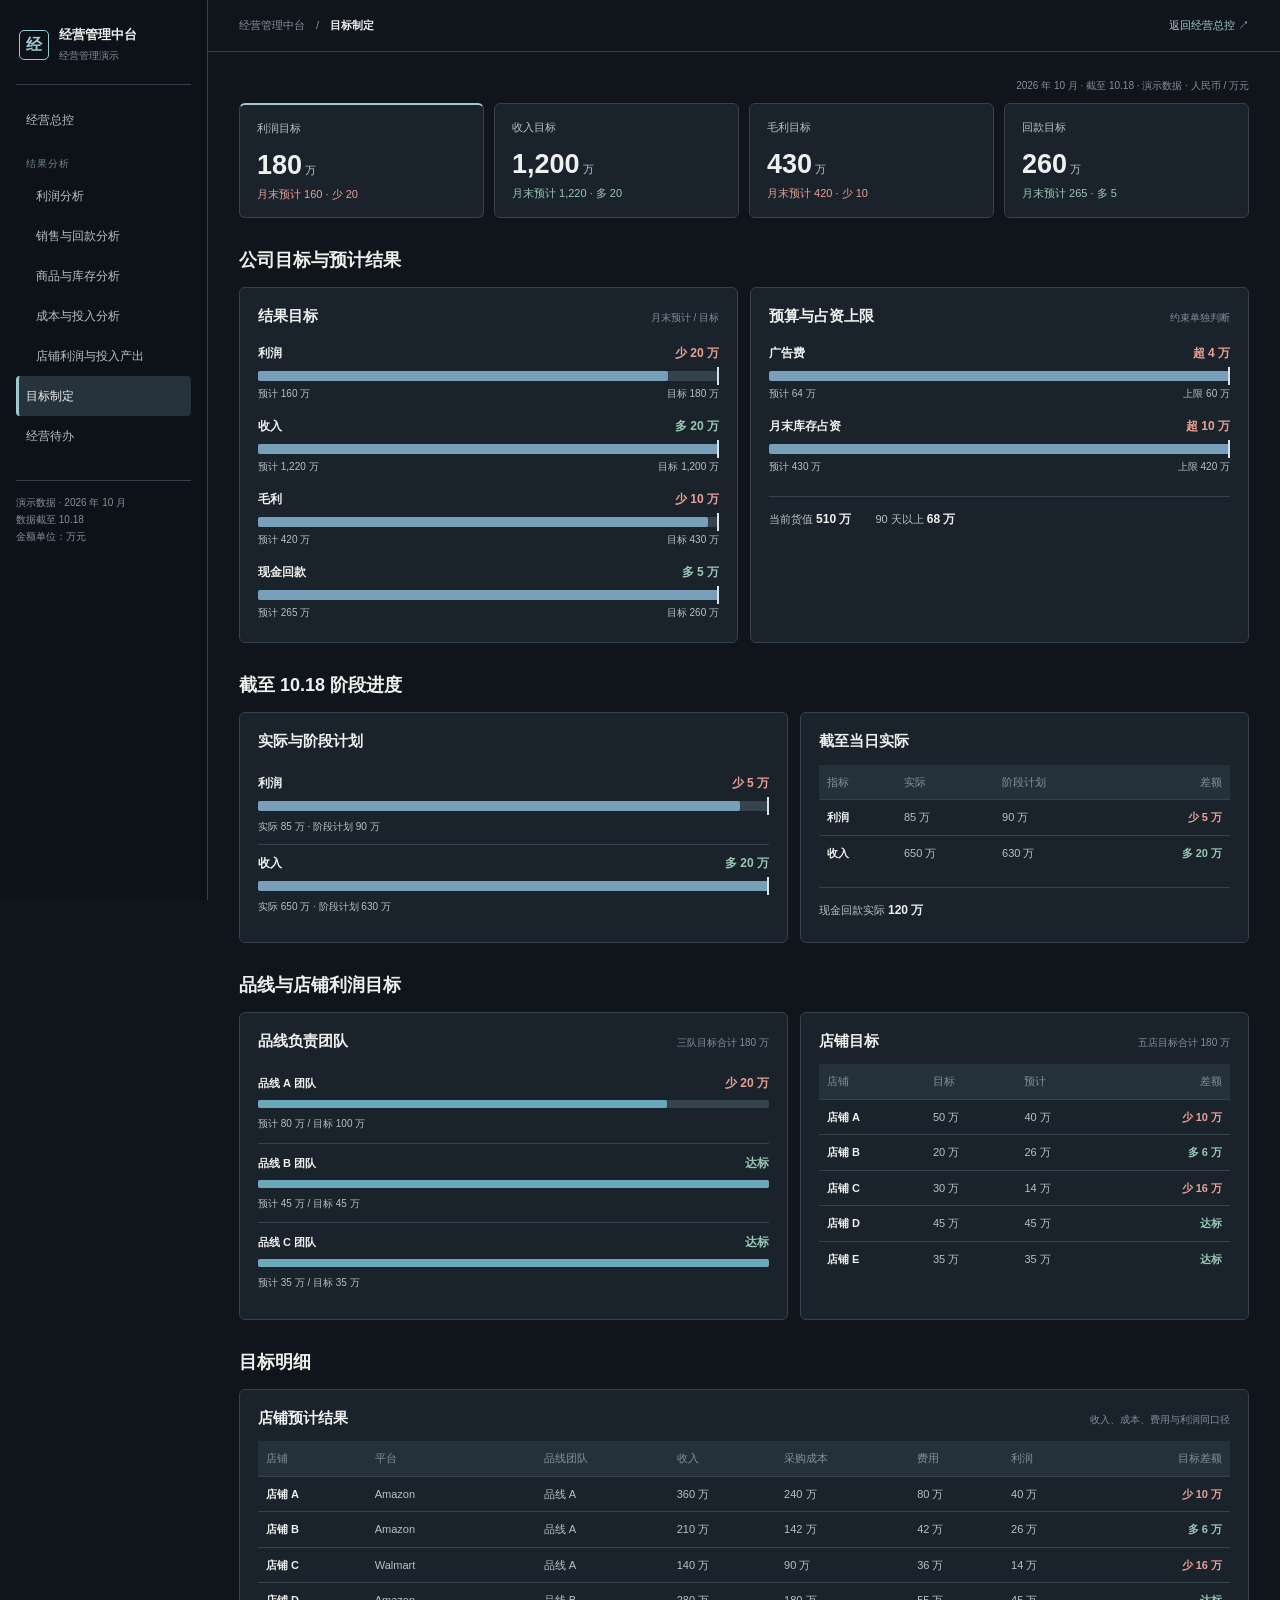
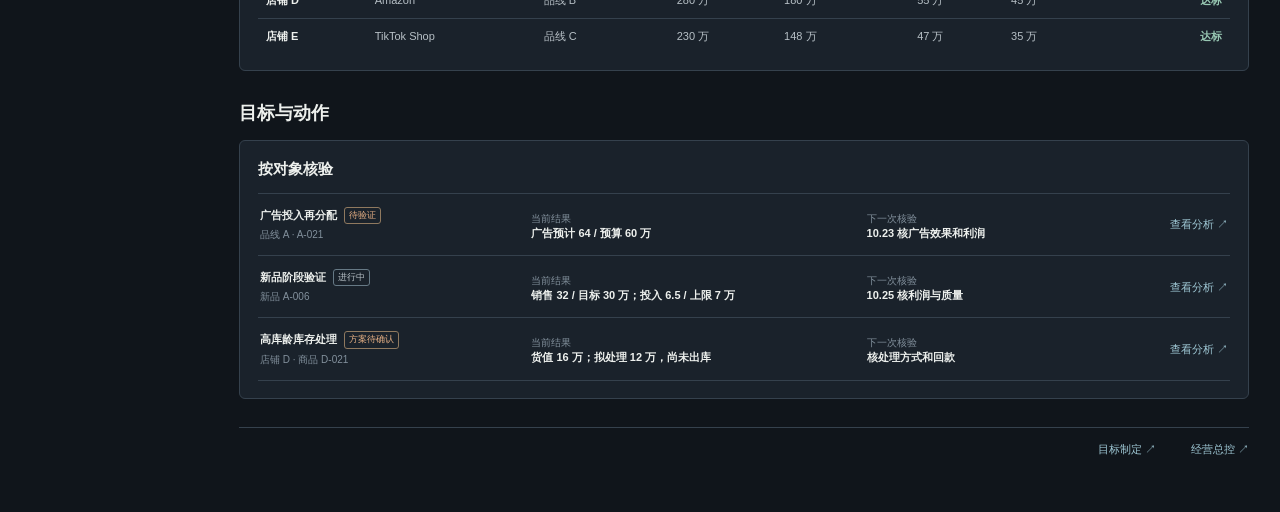
==== commit 929a37f4: "Version static assets for immediate Pages refresh" ====
--- a/views.html
+++ b/views.html
@@ -5,8 +5,8 @@
 <meta name="viewport" content="width=device-width,initial-scale=1">
 <meta name="color-scheme" content="dark">
 <title>经营管理中台｜分析视图</title>
-<link rel="stylesheet" href="./style.css">
-<link rel="stylesheet" href="./views.css">
+<link rel="stylesheet" href="./style.css?v=20261010c">
+<link rel="stylesheet" href="./views.css?v=20261010c">
 </head>
 <body>
 <div class="shell">
@@ -16,7 +16,7 @@
     <div class="sidefoot">演示数据 · 2026 年 10 月<br>数据截至 10.18<br>金额单位：万元</div>
   </aside>
   <div class="content">
-    <div class="topbar"><span>经营管理中台　/　<b id="routeCrumb">目标制定</b></span><a href="./index.html">返回经营总控 ↗</a></div>
+    <div class="topbar"><span>经营管理中台　/　<b id="routeCrumb">目标制定</b></span><a href="./index.html?v=20261010c">返回经营总控 ↗</a></div>
     <nav class="view-mobile-nav" id="viewMobileNav" aria-label="移动端产品导航"></nav>
     <main id="viewMain" tabindex="-1"></main>
   </div>
@@ -49,7 +49,7 @@
           </div>
           <p class="panelnote">仓位示意，非实际仓址或运输路线。</p>
         </article></template>
-<script src="./views.js"></script>
-<script src="./views-v5.js"></script>
+<script src="./views.js?v=20261010c"></script>
+<script src="./views-v5.js?v=20261010c"></script>
 </body>
 </html>
--- a/style.css
+++ b/style.css
@@ -149,6 +149,10 @@
 @keyframes pie-reveal{from{--pie-reveal-angle:0deg}to{--pie-reveal-angle:360deg}}
 @media(prefers-reduced-motion:reduce){.pie.pie-revealing{animation:none;-webkit-mask-image:none;mask-image:none}}
 
+/* Interactive scope filters and their store-level summary. */
+.filter{display:flex;align-items:center;gap:7px;white-space:nowrap}.filter select{appearance:auto;background:transparent;border:0;color:var(--text);font:inherit;min-width:65px;max-width:125px;cursor:pointer}.filter select:focus-visible,.filter-reset:focus-visible{outline:2px solid var(--ice);outline-offset:3px}.filter select option{background:var(--panel);color:var(--text)}.filter-reset{border:1px solid #59717c;background:transparent;color:var(--ice);border-radius:4px;padding:7px 10px;font:inherit;font-size:11px;cursor:pointer}.filter-reset:hover{background:#26333d}.scope-card{min-height:122px}.scope-card .compare{line-height:1.6}.scope-table{min-width:660px}.scope-table td small{display:block;color:var(--muted);font-size:10px;font-weight:400}.scope-contribution{padding:9px 0;border-top:1px solid var(--line)}.scope-contribution:first-of-type{border-top:0}.scope-contribution>div:first-child{display:flex;justify-content:space-between;gap:12px;font-size:11px}.scope-contribution>div:first-child span,.scope-contribution small{color:var(--sub)}.scope-contribution .rail{margin:7px 0}.scope-contribution .rail i{background:var(--ice)}.scope-contribution small{font-size:10px}.scope-lineage{grid-template-columns:repeat(2,minmax(0,1fr))}.scope-stock-row,.scope-list-row{display:grid;grid-template-columns:minmax(0,1fr) auto;gap:3px 12px;padding:9px 0;border-top:1px solid var(--line);font-size:11px}.scope-stock-row:first-of-type,.scope-list-row:first-of-type{border-top:0}.scope-stock-row span:nth-child(2),.scope-list-row span{color:var(--sub)}.scope-stock-row b{grid-column:1/-1;font-weight:400;color:var(--muted)}.scope-list-row small{grid-column:1/-1;color:var(--muted);font-size:10px}.scope-empty{color:var(--sub)}.scope-disclaimer{margin:24px 0 0;color:var(--muted);font-size:10px}
+@media(max-width:520px){.filter{flex:1 1 calc(50% - 6px);justify-content:space-between}.filter select{min-width:0}.scope-contribution>div:first-child{display:block}.scope-contribution>div:first-child span{display:block;margin-top:2px}.scope-lineage{grid-template-columns:repeat(2,minmax(0,1fr))}}
+
 /* Integrated navigation for the multi-view demo. */
 .side{overflow-y:auto}.sidefoot{position:static;margin-top:24px}.nav .nav-label{display:block;margin:16px 10px 5px;color:#71808c;font-size:10px;letter-spacing:.1em}.nav a.sub{padding-left:20px}.nav a:first-child{background:none;color:var(--sub);border-left:0;padding-left:10px}.nav a.active{background:#26333d;color:var(--text);border-left:3px solid var(--ice);padding-left:7px}
 .section-jump{color:var(--ice);white-space:nowrap;font-size:11px}.section-jump:hover{text-decoration:underline}
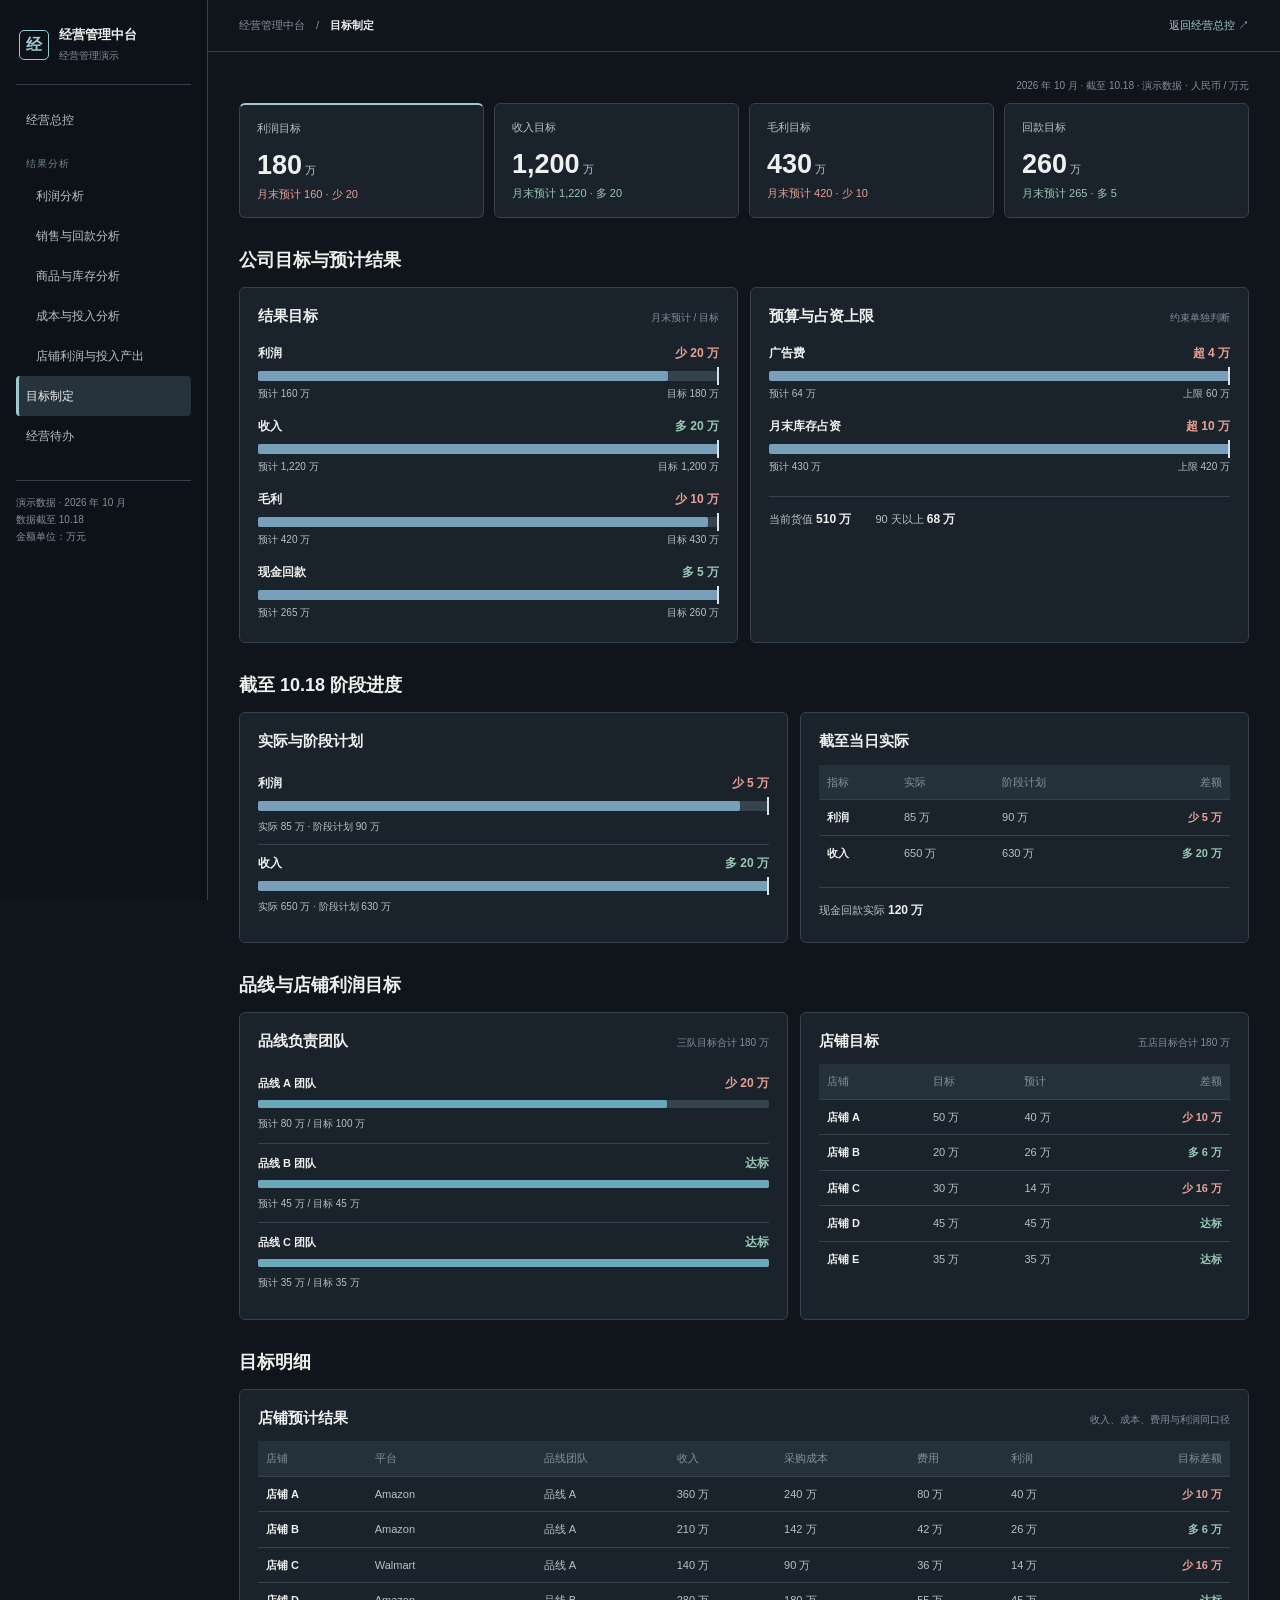
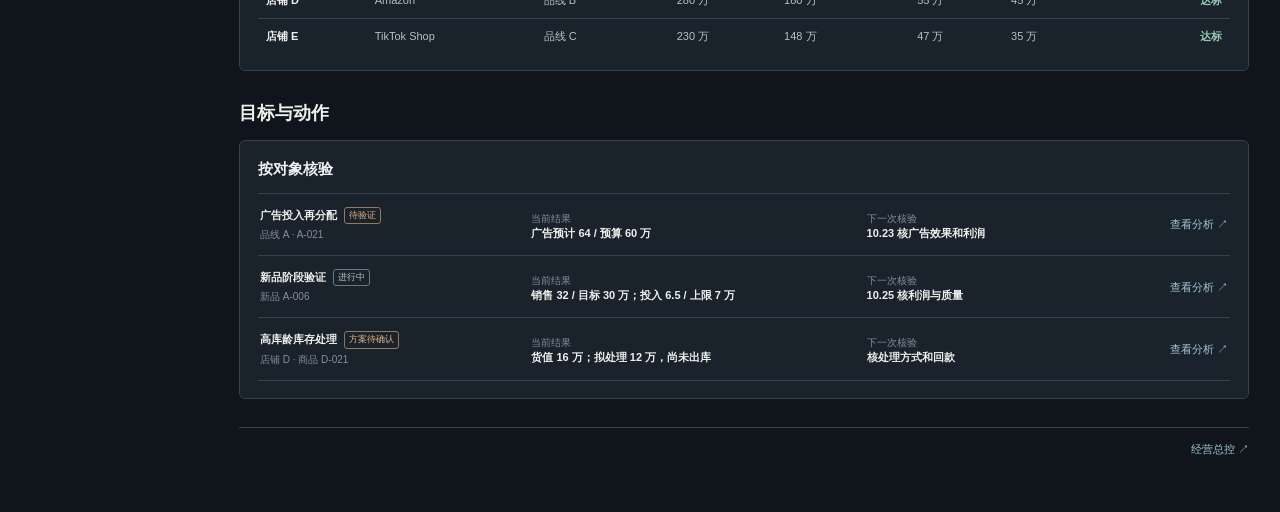
==== commit 7bf4e812: "Restore chart motion and verify demo interactions" ====
--- a/views.html
+++ b/views.html
@@ -5,8 +5,8 @@
 <meta name="viewport" content="width=device-width,initial-scale=1">
 <meta name="color-scheme" content="dark">
 <title>经营管理中台｜分析视图</title>
-<link rel="stylesheet" href="./style.css?v=20261010c">
-<link rel="stylesheet" href="./views.css?v=20261010c">
+<link rel="stylesheet" href="./style.css?v=20261010f">
+<link rel="stylesheet" href="./views.css?v=20261010f">
 </head>
 <body>
 <div class="shell">
@@ -16,7 +16,7 @@
     <div class="sidefoot">演示数据 · 2026 年 10 月<br>数据截至 10.18<br>金额单位：万元</div>
   </aside>
   <div class="content">
-    <div class="topbar"><span>经营管理中台　/　<b id="routeCrumb">目标制定</b></span><a href="./index.html?v=20261010c">返回经营总控 ↗</a></div>
+    <div class="topbar"><span>经营管理中台　/　<b id="routeCrumb">目标制定</b></span><a href="./index.html?v=20261010f">返回经营总控 ↗</a></div>
     <nav class="view-mobile-nav" id="viewMobileNav" aria-label="移动端产品导航"></nav>
     <main id="viewMain" tabindex="-1"></main>
   </div>
@@ -49,7 +49,8 @@
           </div>
           <p class="panelnote">仓位示意，非实际仓址或运输路线。</p>
         </article></template>
-<script src="./views.js?v=20261010c"></script>
-<script src="./views-v5.js?v=20261010c"></script>
+<script src="./views.js?v=20261010f"></script>
+<script src="./motion.js?v=20261010f"></script>
+<script src="./views-v5.js?v=20261010f"></script>
 </body>
 </html>
--- a/style.css
+++ b/style.css
@@ -143,11 +143,7 @@
 .age-legend b{color:var(--text);font-size:15px;line-height:1.1}
 .age-legend small{grid-column:2;color:var(--muted);font-size:10px}
 @media(max-width:800px){.age-legend{grid-template-columns:repeat(2,minmax(0,1fr))}}
-/* Reveal each pie when it enters view; no continuous motion. */
-@property --pie-reveal-angle{syntax:"<angle>";inherits:false;initial-value:360deg}
-.pie.pie-revealing{--pie-reveal-angle:360deg;-webkit-mask-image:conic-gradient(#000 0deg var(--pie-reveal-angle),transparent var(--pie-reveal-angle) 360deg);mask-image:conic-gradient(#000 0deg var(--pie-reveal-angle),transparent var(--pie-reveal-angle) 360deg);animation:pie-reveal .8s cubic-bezier(.2,.7,.2,1) both}
-@keyframes pie-reveal{from{--pie-reveal-angle:0deg}to{--pie-reveal-angle:360deg}}
-@media(prefers-reduced-motion:reduce){.pie.pie-revealing{animation:none;-webkit-mask-image:none;mask-image:none}}
+/* Chart entry motion is controlled centrally by motion.js. */
 
 /* Interactive scope filters and their store-level summary. */
 .filter{display:flex;align-items:center;gap:7px;white-space:nowrap}.filter select{appearance:auto;background:transparent;border:0;color:var(--text);font:inherit;min-width:65px;max-width:125px;cursor:pointer}.filter select:focus-visible,.filter-reset:focus-visible{outline:2px solid var(--ice);outline-offset:3px}.filter select option{background:var(--panel);color:var(--text)}.filter-reset{border:1px solid #59717c;background:transparent;color:var(--ice);border-radius:4px;padding:7px 10px;font:inherit;font-size:11px;cursor:pointer}.filter-reset:hover{background:#26333d}.scope-card{min-height:122px}.scope-card .compare{line-height:1.6}.scope-table{min-width:660px}.scope-table td small{display:block;color:var(--muted);font-size:10px;font-weight:400}.scope-contribution{padding:9px 0;border-top:1px solid var(--line)}.scope-contribution:first-of-type{border-top:0}.scope-contribution>div:first-child{display:flex;justify-content:space-between;gap:12px;font-size:11px}.scope-contribution>div:first-child span,.scope-contribution small{color:var(--sub)}.scope-contribution .rail{margin:7px 0}.scope-contribution .rail i{background:var(--ice)}.scope-contribution small{font-size:10px}.scope-lineage{grid-template-columns:repeat(2,minmax(0,1fr))}.scope-stock-row,.scope-list-row{display:grid;grid-template-columns:minmax(0,1fr) auto;gap:3px 12px;padding:9px 0;border-top:1px solid var(--line);font-size:11px}.scope-stock-row:first-of-type,.scope-list-row:first-of-type{border-top:0}.scope-stock-row span:nth-child(2),.scope-list-row span{color:var(--sub)}.scope-stock-row b{grid-column:1/-1;font-weight:400;color:var(--muted)}.scope-list-row small{grid-column:1/-1;color:var(--muted);font-size:10px}.scope-empty{color:var(--sub)}.scope-disclaimer{margin:24px 0 0;color:var(--muted);font-size:10px}
--- a/views.css
+++ b/views.css
@@ -3,7 +3,7 @@
 .view-grid>*{min-width:0}.view-grid .scroll{max-width:100%}
 .goods-signals{display:grid;grid-template-columns:repeat(2,minmax(0,1fr));gap:12px}.goods-signal{min-width:0;background:var(--panel);border:1px solid var(--line);border-top:2px solid #607f92;border-radius:6px;padding:15px 17px}.goods-signal:nth-child(2){border-top-color:#a87878}.goods-signal:nth-child(3){border-top-color:#bd9b60}.goods-signal:nth-child(4){border-top-color:#729b91}.goods-signal-top{display:flex;justify-content:space-between;gap:10px;align-items:baseline}.goods-signal h3{font-size:14px;margin:0}.goods-signal-top span{color:var(--muted);font-size:10px;white-space:nowrap}.goods-signal strong{display:block;color:var(--text);font-size:12px;margin:11px 0 5px}.goods-signal p{color:var(--sub);font-size:11px;margin:0}.goods-row-button{border:0;background:none;color:var(--ice);font:inherit;font-size:11px;padding:0;cursor:pointer;white-space:nowrap}.goods-row-button:hover{text-decoration:underline}.goods-row-button:focus-visible{outline:2px solid var(--ice);outline-offset:3px}.goods-signal .goods-row-button{margin-top:8px}.goods-filter-line{display:flex;align-items:center;justify-content:space-between;gap:12px;color:var(--sub);font-size:11px}.goods-filter-line label{display:flex;align-items:center;gap:7px}.goods-filter-line .view-filter{min-width:110px}.goods-tabs{margin-top:11px}.goods-table{min-width:980px;table-layout:fixed}.goods-table th:nth-child(1){width:15%}.goods-table th:nth-child(2){width:21%}.goods-table th:nth-child(3){width:13%}.goods-table th:nth-child(4){width:21%}.goods-table th:nth-child(5){width:22%}.goods-table th:nth-child(6){width:8%}.goods-table td{vertical-align:top}.goods-table tr.selected{background:#24343f}.goods-table td .small{display:block;color:var(--muted);font-size:10px;margin-top:4px}.goods-detail{margin-top:14px;padding:15px 16px;background:#22313b;border:1px solid #466173;border-left:3px solid #7da8b9}.goods-detail-head{display:flex;align-items:start;justify-content:space-between;gap:12px;padding-bottom:10px;border-bottom:1px solid var(--line)}.goods-detail-head h3{font-size:17px;margin:7px 0 0}.goods-detail-head>span{color:var(--muted);font-size:10px}.goods-detail-grid{display:grid;grid-template-columns:1fr 1fr;gap:18px;padding-top:11px}.goods-detail-grid h4{font-size:11px;color:var(--ice);margin:0 0 6px}.goods-detail-grid ul{margin:0;padding-left:17px;color:var(--sub);font-size:11px;line-height:1.7}.goods-detail-grid p{font-size:11px;color:var(--sub);line-height:1.6;margin:0 0 8px}.goods-detail-grid p:last-child{margin-bottom:0}
 .view-goals{display:grid;gap:4px}.view-goal-row{display:grid;grid-template-columns:minmax(0,1fr) 66px;gap:5px 12px;align-items:center;border-bottom:1px solid var(--line);padding:7px 0}.view-goal-row:last-child{border-bottom:0}.view-goal-row>div:first-child{display:flex;justify-content:space-between;gap:8px;grid-column:1/-1}.view-goal-row b{font-size:11px}.view-goal-row span{font-size:10px;color:var(--sub)}.view-goal-row strong{text-align:right;font-size:11px;white-space:nowrap}.view-goal-rail{height:8px;border-radius:2px;background:#32404b}.view-goal-rail i{display:block;height:100%;border-radius:2px;background:#80a9ba}
-@property --view-pie-angle{syntax:"<angle>";inherits:false;initial-value:360deg}.view-pie.revealing{--view-pie-angle:360deg;mask-image:conic-gradient(#000 0deg var(--view-pie-angle),transparent var(--view-pie-angle) 360deg);-webkit-mask-image:conic-gradient(#000 0deg var(--view-pie-angle),transparent var(--view-pie-angle) 360deg);animation:view-pie-reveal .8s cubic-bezier(.2,.7,.2,1) both}@keyframes view-pie-reveal{from{--view-pie-angle:0deg}to{--view-pie-angle:360deg}}@media(prefers-reduced-motion:reduce){.view-pie.revealing{animation:none;mask-image:none;-webkit-mask-image:none}}
+/* Chart entry motion is controlled centrally by motion.js. */
 @media(max-width:1180px){.view-kpis{grid-template-columns:repeat(2,minmax(0,1fr))}.view-grid.three{grid-template-columns:repeat(2,minmax(0,1fr))}}
 @media(max-width:800px){.side{display:none}.view-mobile-nav{display:flex;gap:6px;overflow-x:auto;padding:10px 16px;border-bottom:1px solid var(--line);scrollbar-width:thin}.view-mobile-nav a{display:block;flex:none;padding:7px 9px;border:1px solid var(--line);border-radius:4px;color:var(--sub);font-size:11px}.view-mobile-nav a.active{color:var(--text);border-color:#7291a1;background:#26333d}.view-grid,.view-grid.one-three,.view-grid.three,.view-decision-grid{grid-template-columns:minmax(0,1fr)}.view-head{display:block}.view-head .view-context{text-align:left;margin-top:8px}.view-flow{grid-template-columns:repeat(2,minmax(0,1fr))}.view-steps{grid-template-columns:1fr}.view-archive{line-height:1.8}}
 @media(max-width:800px){.goods-signals{grid-template-columns:minmax(0,1fr)}}
@@ -167,3 +167,32 @@
 @media(max-width:1100px){.v5-action-row{grid-template-columns:1fr 1.1fr 1.1fr auto;gap:10px}}
 @media(max-width:800px){.v5-action-row{grid-template-columns:1fr 1fr;gap:8px;padding:13px 0}.v5-action-row>div:last-child{text-align:left}}
 @media(max-width:520px){.v5-compare{gap:5px}.v5-compare>div{padding:9px}.v5-compare b{font-size:14px}.v5-action-row{grid-template-columns:1fr}.v5-action-row>div{padding:2px 0}.v5-target-top strong{font-size:11px}}
+
+.v5-revenue-map{position:relative;overflow:auto;background:radial-gradient(ellipse at 44% 38%,#244354 0,#192a35 51%,#14232d 100%);border:1px solid #36505d;scrollbar-color:#587486 transparent}
+.v5-revenue-map svg{display:block;width:100%;min-width:730px;height:auto}
+.v5-revenue-map-line{fill:none;stroke:#8db9c6;stroke-width:2;stroke-dasharray:5 6;opacity:.9}
+.v5-revenue-map-halo{fill:#76c2d0;fill-opacity:.14;stroke:#87c7d4;stroke-opacity:.5;stroke-width:2}
+.v5-revenue-map-dot{fill:#a5dfeb;stroke:#e4f6f7;stroke-width:3}
+.v5-revenue-map-label rect{fill:#1e3542;stroke:#7198a8;stroke-width:1.3}
+.v5-revenue-map-label text{font-family:inherit;fill:#dce9ed}
+.v5-revenue-map-label .country{font-size:21px;font-weight:700}
+.v5-revenue-map-label .amount{font-size:20px;font-weight:700;fill:#a5dfeb}
+.v5-revenue-map-label .stores{font-size:17px;fill:#b8cbd3}
+.v5-revenue-map-label .orders{font-size:16px;fill:#9eb4bf}
+.v5-revenue-map-country{cursor:pointer;transition:opacity .2s ease}
+.v5-revenue-map-country:hover .v5-revenue-map-halo,.v5-revenue-map-country[aria-pressed="true"] .v5-revenue-map-halo{fill-opacity:.35;stroke-opacity:.9}
+.v5-revenue-map-country:focus-visible{outline:3px solid #b2e3ec;outline-offset:3px}
+.has-country-selection .v5-revenue-map-country[aria-pressed="false"]{opacity:.45}
+.v5-revenue-map-halo{animation:v5-market-pulse 3.2s ease-in-out infinite;transform-box:fill-box;transform-origin:center}
+@keyframes v5-market-pulse{50%{fill-opacity:.28;transform:scale(1.16)}}
+.v5-revenue-map-mobile{display:none}
+.v5-revenue-map-caption{position:absolute;right:14px;bottom:12px;color:#a7bec9;font-size:10px;background:#14232dcc;padding:4px 7px}
+.v5-revenue-map-details{margin-top:14px}
+.v5-country-row{display:block;width:100%;text-align:left;background:none;border:0;border-bottom:1px solid var(--line);color:inherit;font:inherit;cursor:pointer}
+.v5-country-row:hover,.v5-country-row[aria-pressed="true"]{background:#273a46}
+.v5-country-row:focus-visible,.v5-revenue-map-mobile button:focus-visible,.v5-country-reset:focus-visible{outline:2px solid var(--ice);outline-offset:2px}
+.v5-country-reset{border:0;background:none;color:var(--ice);font:inherit;font-size:10px;cursor:pointer}
+.v5-country-reset:hover{text-decoration:underline}
+@media(max-width:800px){.v5-revenue-map{overflow:hidden}.v5-revenue-map svg{min-width:0}.v5-revenue-map-label,.v5-revenue-map-line{display:none}.v5-revenue-map-mobile{display:grid;grid-template-columns:repeat(2,minmax(0,1fr));gap:7px;padding:0 9px 9px}.v5-revenue-map-mobile button{display:grid;gap:4px;padding:9px;background:#1e3542;border:1px solid #7198a8;color:inherit;font:inherit;text-align:left;cursor:pointer}.v5-revenue-map-mobile button[aria-pressed="true"]{border-color:#a5dfeb;background:#2a4857}.v5-revenue-map-mobile b{font-size:11px}.v5-revenue-map-mobile strong{font-size:13px;color:#a5dfeb}.v5-revenue-map-mobile span{color:#b8cbd3;font-size:10px;line-height:1.4}.v5-revenue-map-caption{position:static;width:max-content;max-width:100%;margin:0 9px 8px auto;font-size:9px}}
+@media(max-width:800px){.v5-revenue-map-mobile button:last-child:nth-child(odd){grid-column:1/-1}}
+@media(prefers-reduced-motion:reduce){.v5-revenue-map-halo{animation:none}.v5-revenue-map-country{transition:none}}
